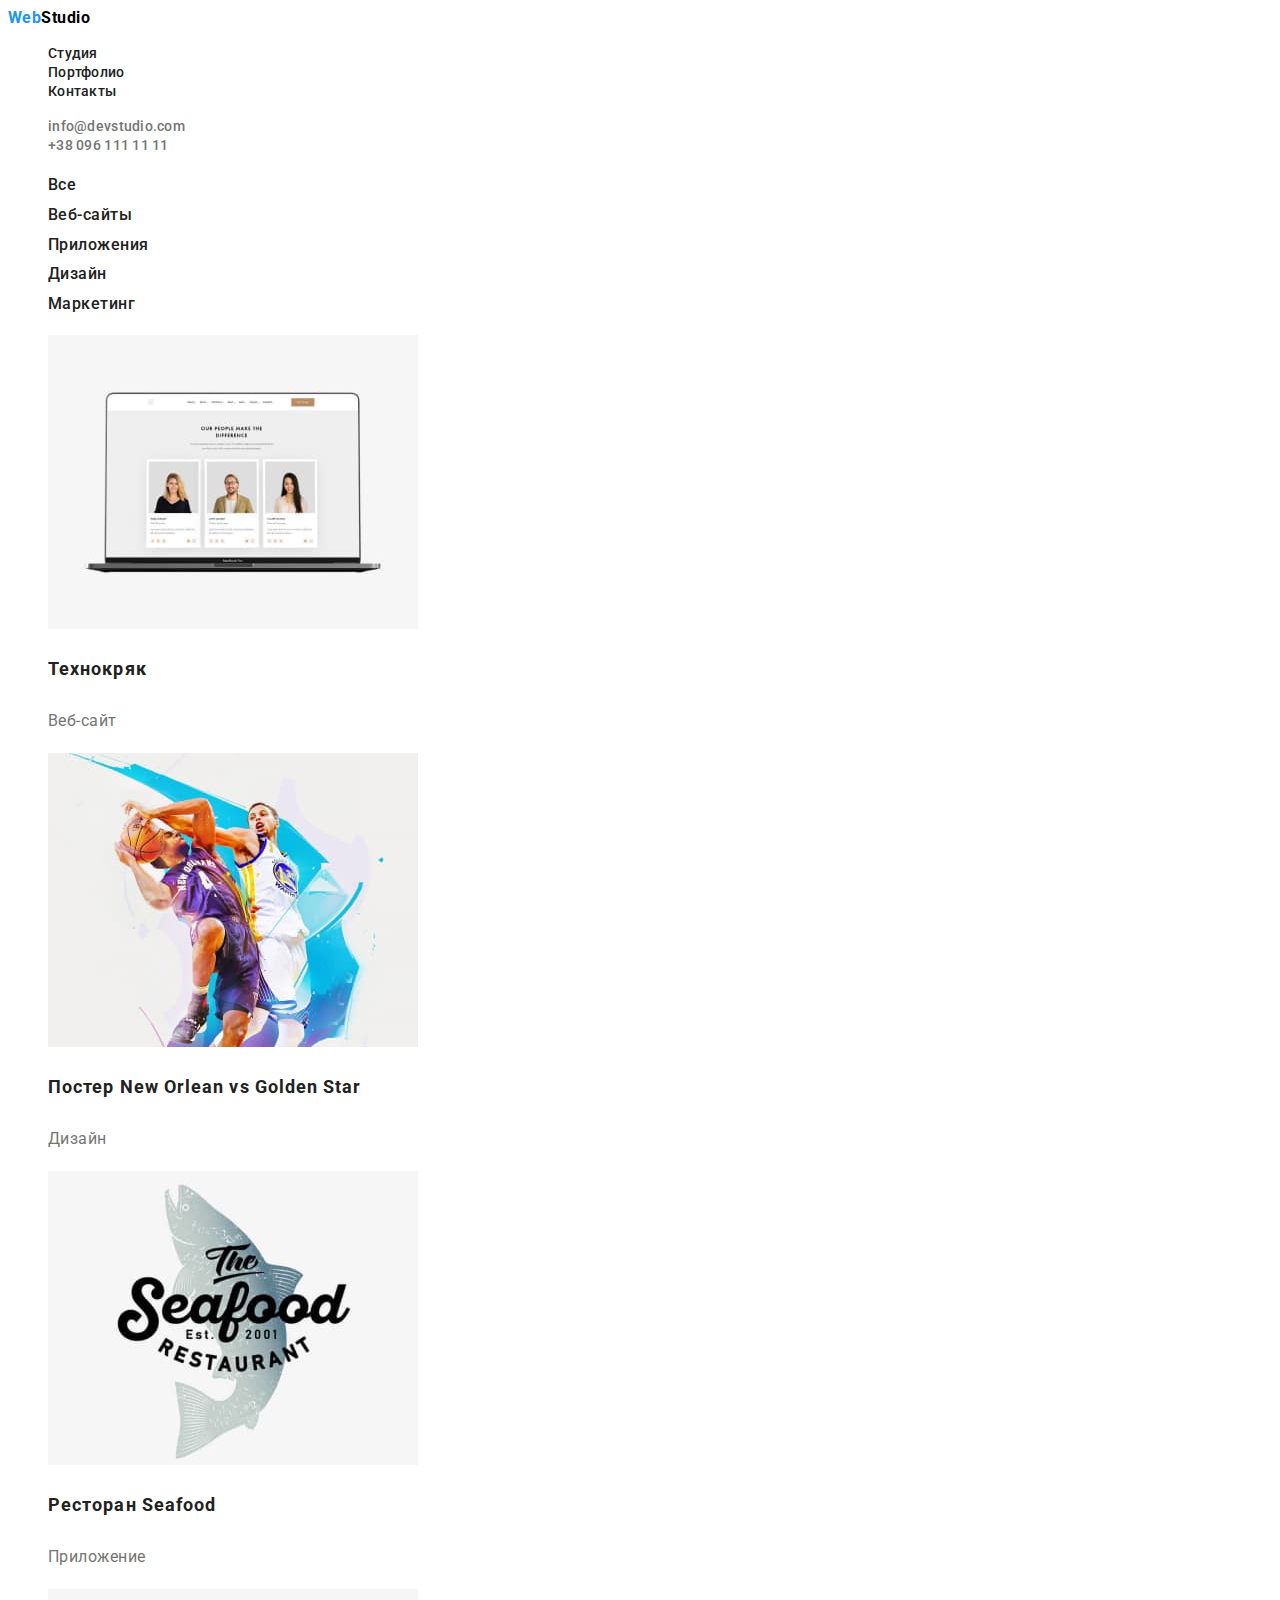
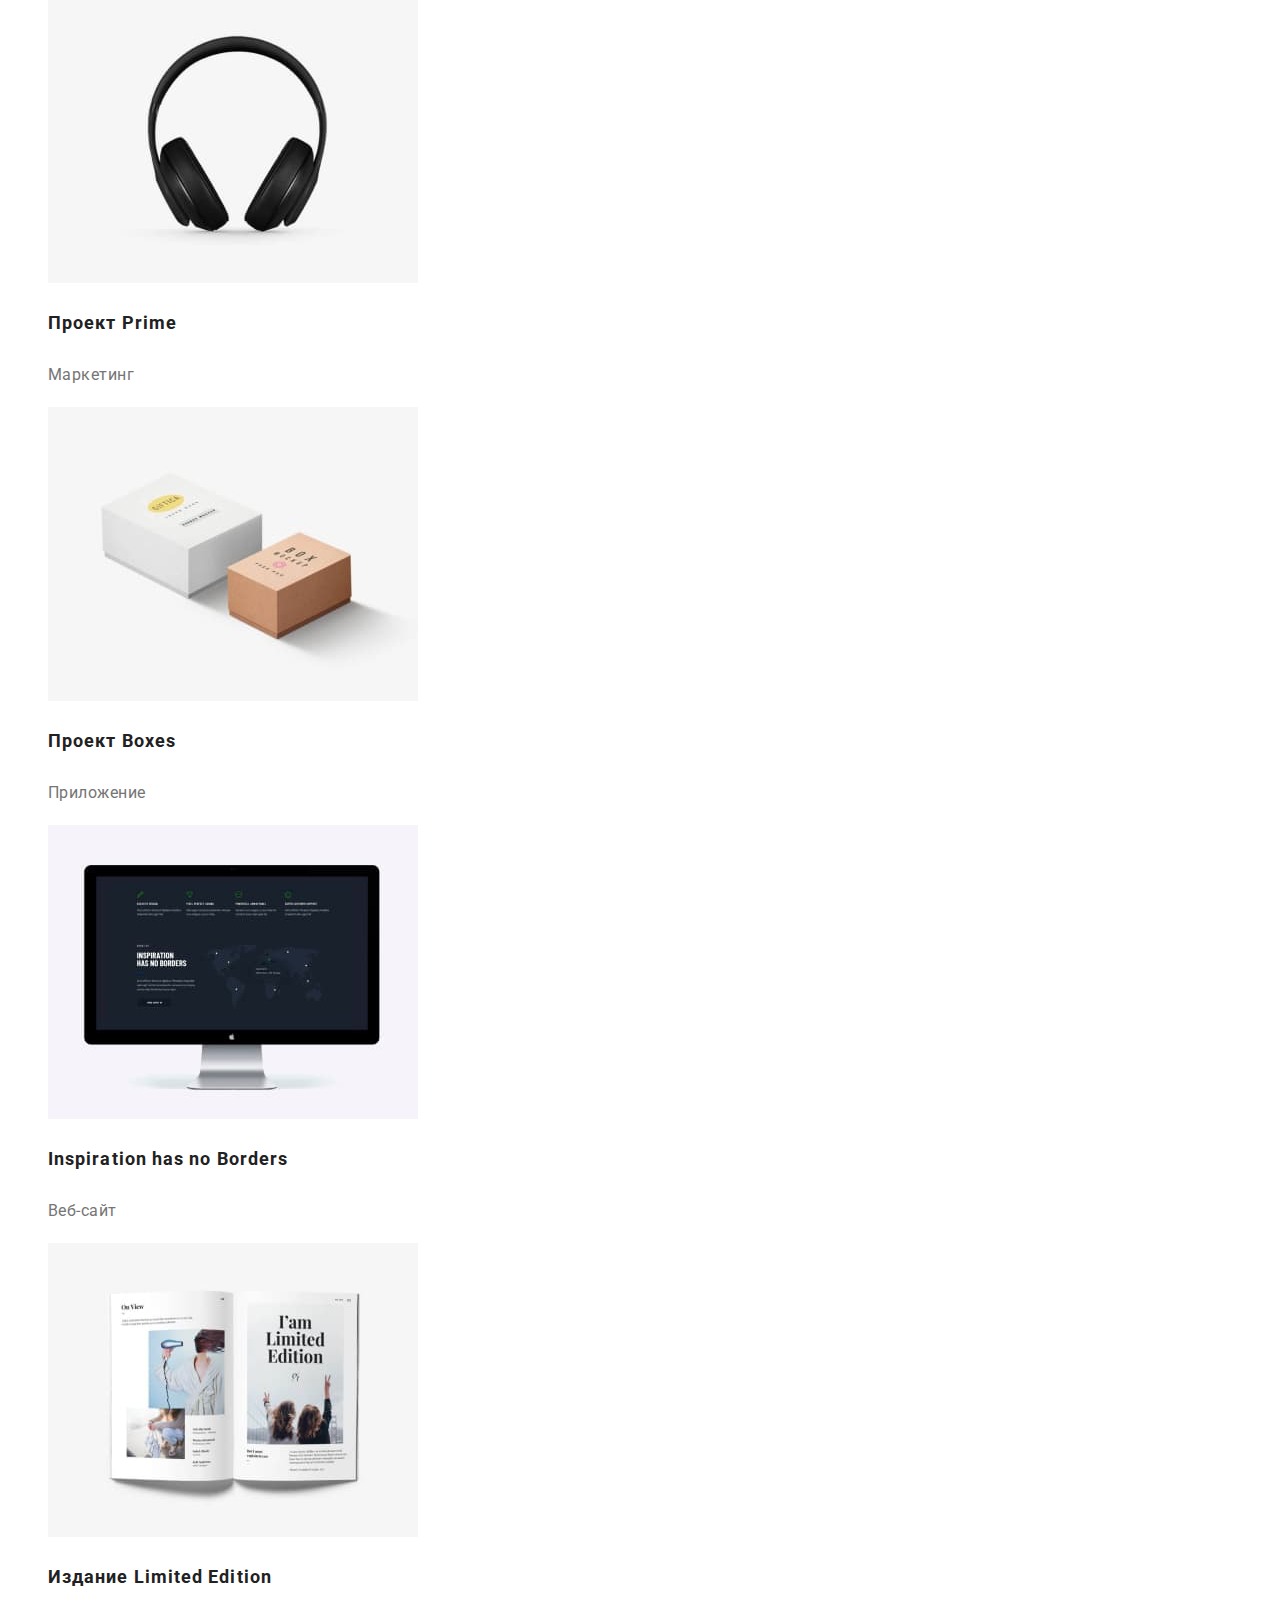
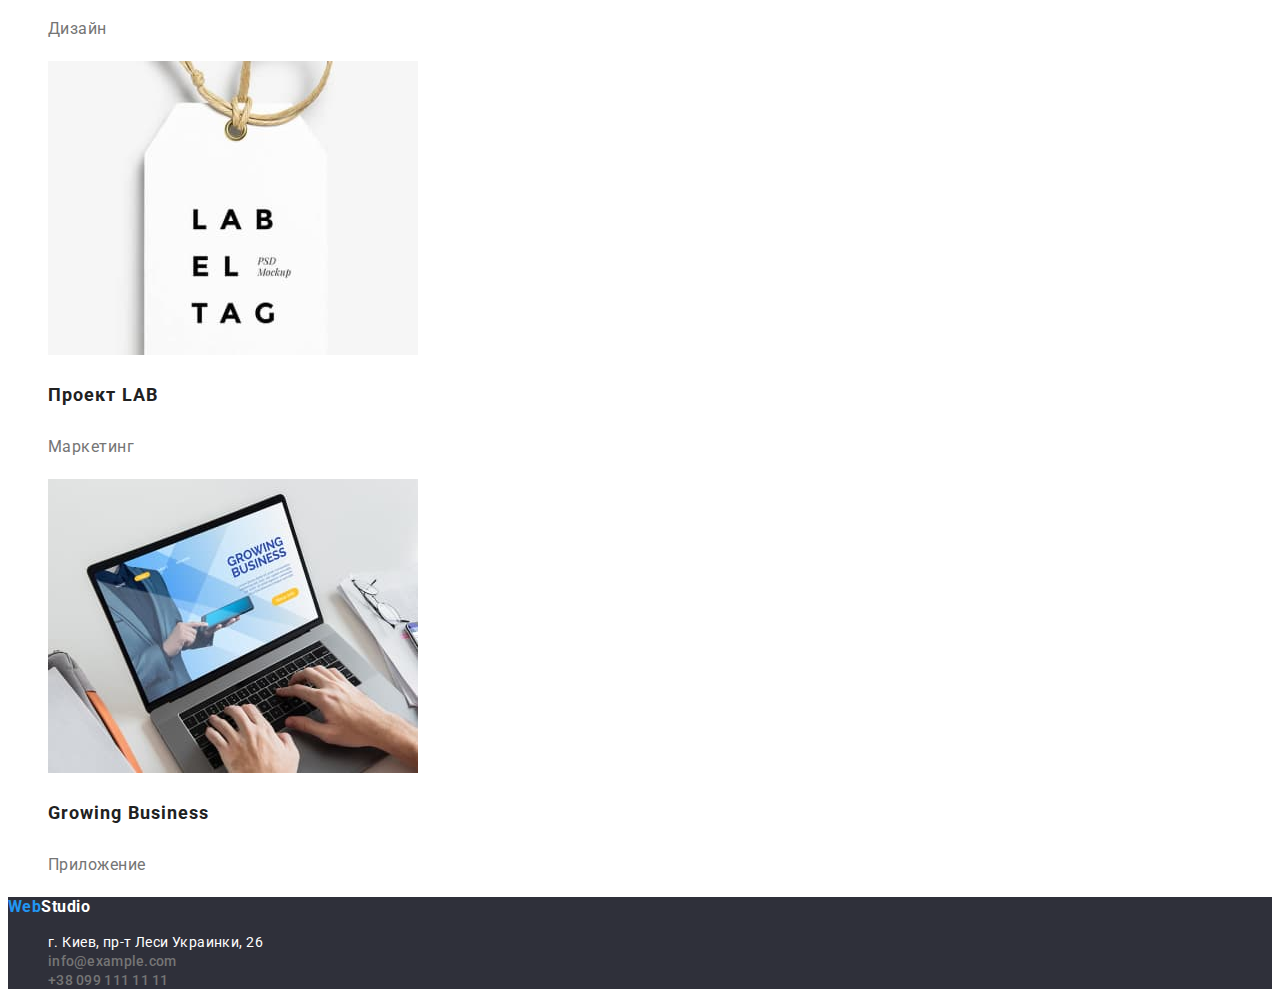
==== portfolio.html @ b1b9cb5c "homework2" ====
<!DOCTYPE html>
<html lang="en">
  <head>
    <meta charset="UTF-8" />
    <meta http-equiv="X-UA-Compatible" content="IE=edge" />
    <meta name="viewport" content="width=device-width, initial-scale=1.0" />
    <title>Portfolio</title>
    <link rel="preconnect" href="https://fonts.googleapis.com" />
    <link rel="preconnect" href="https://fonts.gstatic.com" crossorigin />
    <link
      href="https://fonts.googleapis.com/css2?family=Raleway:wght@700&family=Roboto:wght@400;500;700&display=swap"
      rel="stylesheet"
    />
    <link rel="stylesheet" href="./css/styles.css" />
  </head>
  <body>
    <header class="main-header">
      <nav class="header-nav">
        <a class="logo-link" href="./index.html" lang="en">
          <span class="first-part-logo">Web</span>Studio
        </a>
        <ul class="nav-list list">
          <li class="menu-item">
            <a class="menu-link link" href="">Студия</a>
          </li>
          <li class="menu-item">
            <a class="menu-link link" href="">Портфолио</a>
          </li>
          <li class="menu-item">
            <a class="menu-link link" href="">Контакты</a>
          </li>
        </ul>
      </nav>
      <ul class="contact-list list">
        <li class="contact-list">
          <a class="contact-link link" href="mailto:info@devstudio.com"
            >info@devstudio.com</a
          >
        </li>
        <li class="contact-list">
          <a class="contact-link link" href="tel:+380961111111"
            >+38 096 111 11 11</a
          >
        </li>
      </ul>
    </header>
    <main>
      <section class="btn">
        <ul class="btn-list list">
          <li>
            <a class="btn-link-portfolio link" type="button" href="">Все</a>
          </li>
          <li>
            <a class="btn-link-portfolio link" type="button" href=""
              >Веб-сайты</a
            >
          </li>
          <li>
            <a class="btn-link-portfolio link" type="button" href=""
              >Приложения</a
            >
          </li>
          <li>
            <a class="btn-link-portfolio link" type="button" href="">Дизайн</a>
          </li>
          <li>
            <a class="btn-link-portfolio link" type="button" href=""
              >Маркетинг</a
            >
          </li>
        </ul>
      </section>
      <section class="projects">
        <ul class="proj-list list">
          <li class="proj-item">
            <img class="proj-img" src="./images/proj-1.jpg" alt="ноутбук" />
            <h3 class="proj-name">Технокряк</h3>
            <p class="proj-desc">Веб-сайт</p>
          </li>
          <li class="proj-item">
            <img
              class="proj-img"
              src="./images/proj-2.jpg"
              alt="игра в баскетбол"
            />
            <h3 class="proj-name">Постер New Orlean vs Golden Star</h3>
            <p class="proj-desc">Дизайн</p>
          </li>
          <li class="proj-item">
            <img
              class="proj-img"
              src="./images/proj-3.jpg"
              alt="лого ресторана"
            />
            <h3 class="proj-name">Ресторан Seafood</h3>
            <p class="proj-desc">Приложение</p>
          </li>
          <li class="proj-item">
            <img class="proj-img" src="./images/proj-4.jpg" alt="наушники" />
            <h3 class="proj-name">Проект Prime</h3>
            <p class="proj-desc">Маркетинг</p>
          </li>
          <li class="proj-item">
            <img class="proj-img" src="./images/proj-5.jpg" alt="коробки" />
            <h3 class="proj-name">Проект Boxes</h3>
            <p class="proj-desc">Приложение</p>
          </li>
          <li class="proj-item">
            <img class="proj-img" src="./images/proj-6.jpg" alt="компьютер" />
            <h3 class="proj-name">Inspiration has no Borders</h3>
            <p class="proj-desc">Веб-сайт</p>
          </li>
          <li class="proj-item">
            <img class="proj-img" src="./images/proj-7.jpg" alt="журнал" />
            <h3 class="proj-name">Издание Limited Edition</h3>
            <p class="proj-desc">Дизайн</p>
          </li>
          <li class="proj-item">
            <img class="proj-img" src="./images/proj-8.jpg" alt="медальен" />
            <h3 class="proj-name">Проект LAB</h3>
            <p class="proj-desc">Маркетинг</p>
          </li>
          <li class="proj-item">
            <img
              class="proj-img"
              src="./images/proj-9.jpg"
              alt="работа за ноутбуком"
            />
            <h3 class="proj-name">Growing Business</h3>
            <p class="proj-desc">Приложение</p>
          </li>
        </ul>
      </section>
    </main>
    <footer class="main-footer">
      <a class="footer-logo logo-link" href="./index.html" lang="en">
        <span class="first-part-logo">Web</span>Studio
      </a>
      <address>
        <ul class="list">
          <li>
            <a
              class="address-link link"
              href="https://goo.gl/maps/X73Tk9Yyqsu1kEGQA"
              target="_blank"
              rel="noreferrer noopener"
              >г. Киев, пр-т Леси Украинки, 26</a
            >
          </li>
          <li>
            <a class="footer-cotact link" href="mailto:info@example.com"
              >info@example.com</a
            >
          </li>
          <li>
            <a class="footer-cotact link" href="tel:+380991111111"
              >+38 099 111 11 11</a
            >
          </li>
        </ul>
      </address>
    </footer>
  </body>
</html>
---- css/styles.css ----
/* main text color: #757575;*/
/* secondary text color: #212121;  */
/* белый #FFFFFF */
/* акцент синий #2196F3 */
/* первичный цвет фона #E5E5E5; */
/* вторичный цвет фона #2F303A; */
/* цвет фона наша команда #F5F4FA */

:root{
--primary-text-color: #757575;
--secondary-text-color: #212121;
--accent-color: #2196F3;
--accent-second-color: #FFFFFF;
--primary-background-color: #FFFFFF;
--secondary-background-color: #2F303A;
--stuff-background-color: #F5F4FA:
}

body{
    background-color: var(--primary-background-color);
    color: var(--primary-text-color);
    font-family: Roboto, sans-serif;
}

.list {
    list-style: none;
}
.link {
    text-decoration: none;
}

/* HEADER */
.logo-link {
    font-family: 'Roboto', sans-serif;
    font-weight: 700;
    font-size: 16px;
    line-height: 1.19;
    letter-spacing: 0.03em;
    color: #000000;
    text-decoration: none;
}
.first-part-logo{
    color: var(--accent-color)
}
.menu-link{
    font-family: 'Roboto', sans-serif;
    font-weight: 500;
    font-size: 14px;
    line-height: 1.14;
    letter-spacing: 0.02em;
    color: var(--secondary-text-color);
}

.contact-link{
    font-family: 'Roboto', sans-serif;
    font-style: normal;
        font-weight: 500;
        font-size: 14px;
        line-height: 0.14;
        letter-spacing: 0.02em;
        color: var(--primary-text-color)
    }

.link:hover {
    color: var(--accent-color)
}
.link:focus {
    color: var(--accent-color)
}
/* /HEADER */
/* MAIN */
.hero {
    background: #2F303A;
}

.main-title {
    font-family: 'Roboto', sans-serif;
    font-weight: 900;
    font-size: 44px;
    line-height: 1.36;
    text-align: center;
    letter-spacing: 0.06em;
    text-transform: uppercase;
    color:var(--accent-second-color)
}

.order-button {
    cursor: pointer;
    box-shadow: 0px 4px 4px rgba(0, 0, 0, 0.15);
    border-radius: 4px;
    font-family: 'Roboto', sans-serif;
    font-weight: 700;
    font-size: 16px;
    line-height: 1.9;
    letter-spacing: 0.06em;
    background-color: var(--accent-color);
    color: var(--accent-second-color);
}
.adv-item{
font-family: 'Roboto', sans-serif;
        font-weight: 700;
        font-size: 14px;
        line-height: 1.71;
        letter-spacing: 0.03em;
        text-transform: uppercase;
        color: var(--secondary-text-color);

}
.adv-describe{
    font-family: 'Roboto', sans-serif;
        font-weight: 400;
        font-size: 14px;
        line-height: 1.7;
        letter-spacing: 0.03em;
        color: var(--primary-text-color)
}
.our-work-title{
    font-family: 'Roboto', sans-serif;
        font-weight: 700;
        font-size: 36px;
        line-height: 1.16;
        letter-spacing: 0.03em;
        color: var(--secondary-text-color);
}
.team-title{
    font-family: 'Roboto', sans-serif;
        font-weight: 700;
        font-size: 36px;
        line-height: 1.16;
        letter-spacing: 0.03em;
        color: var(--secondary-text-color);
}
.team-names-employees{
font-family: 'Roboto', sans-serif;
        font-weight: 500;
        font-size: 16px;
        line-height: 1.19;
        letter-spacing: 0.03em;
        color: var(--secondary-text-color);
}
.team-profession{
font-family: 'Roboto', sans-serif;
        font-weight: 400;
        font-size: 16px;
        line-height: 1.19;
        letter-spacing: 0.03em;
        color: var(--primary-text-color)
}
/* /MAIN */
/* FOOTER */
.main-footer{
    background: #2F303A;
}
.footer-logo{
    color: #FFFFFF;
}
.address-link{
font-family: 'Roboto', sans-serif;
font-style: normal;
        font-weight: 400;
        font-size: 14px;
        line-height: 1.71px;
        letter-spacing: 0.03em;
        color:var(--accent-second-color)
}
.footer-cotact{
    font-family: 'Roboto', sans-serif;
    font-style: normal;
        font-weight: 500;
        font-size: 14px;
        line-height: 0.14;
        letter-spacing: 0.02em;
        color:var(--primary-text-color)
}

/* /FOOTER */
/* PORTFOLIO MAIN */
.btn-link-portfolio{
    font-family: 'Roboto', sans-serif;
    font-weight: 500;
    font-size: 16px;
    line-height: 1.86;
    text-align: center;
    letter-spacing: 0.03em;
    border-radius: 4px;
    background-color: var(--stuff-background-color);
    color: var(--secondary-text-color);
    
}
.btn-link-portfolio:hover,
.btn-link-portfolio:focus{
    box-shadow: 0px 3px 1px rgba(0, 0, 0, 0.1), 0px 1px 2px rgba(0, 0, 0, 0.08), 0px 2px 2px rgba(0, 0, 0, 0.12);
    border-radius: 4px;
    font-family: 'Roboto', sans-serif;
    font-weight: 500;
    font-size: 16px;
    line-height: 1,86;    
    text-align: center;
    letter-spacing: 0.03em;
background-color: var(--accent-color);
color: var(--accent-second-color);    

}
.proj-name{
    font-family: 'Roboto', sans-serif;
font-weight: 700;
font-size: 18px;
line-height: 2;
letter-spacing: 0.06em;
color: var(--secondary-text-color);
}
.proj-desc{
    font-family: 'Roboto', sans-serif;
font-weight: 400;
font-size: 16px;
line-height: 2;
letter-spacing: 0.03em;
}
/* PORTFOLIO MAIN */
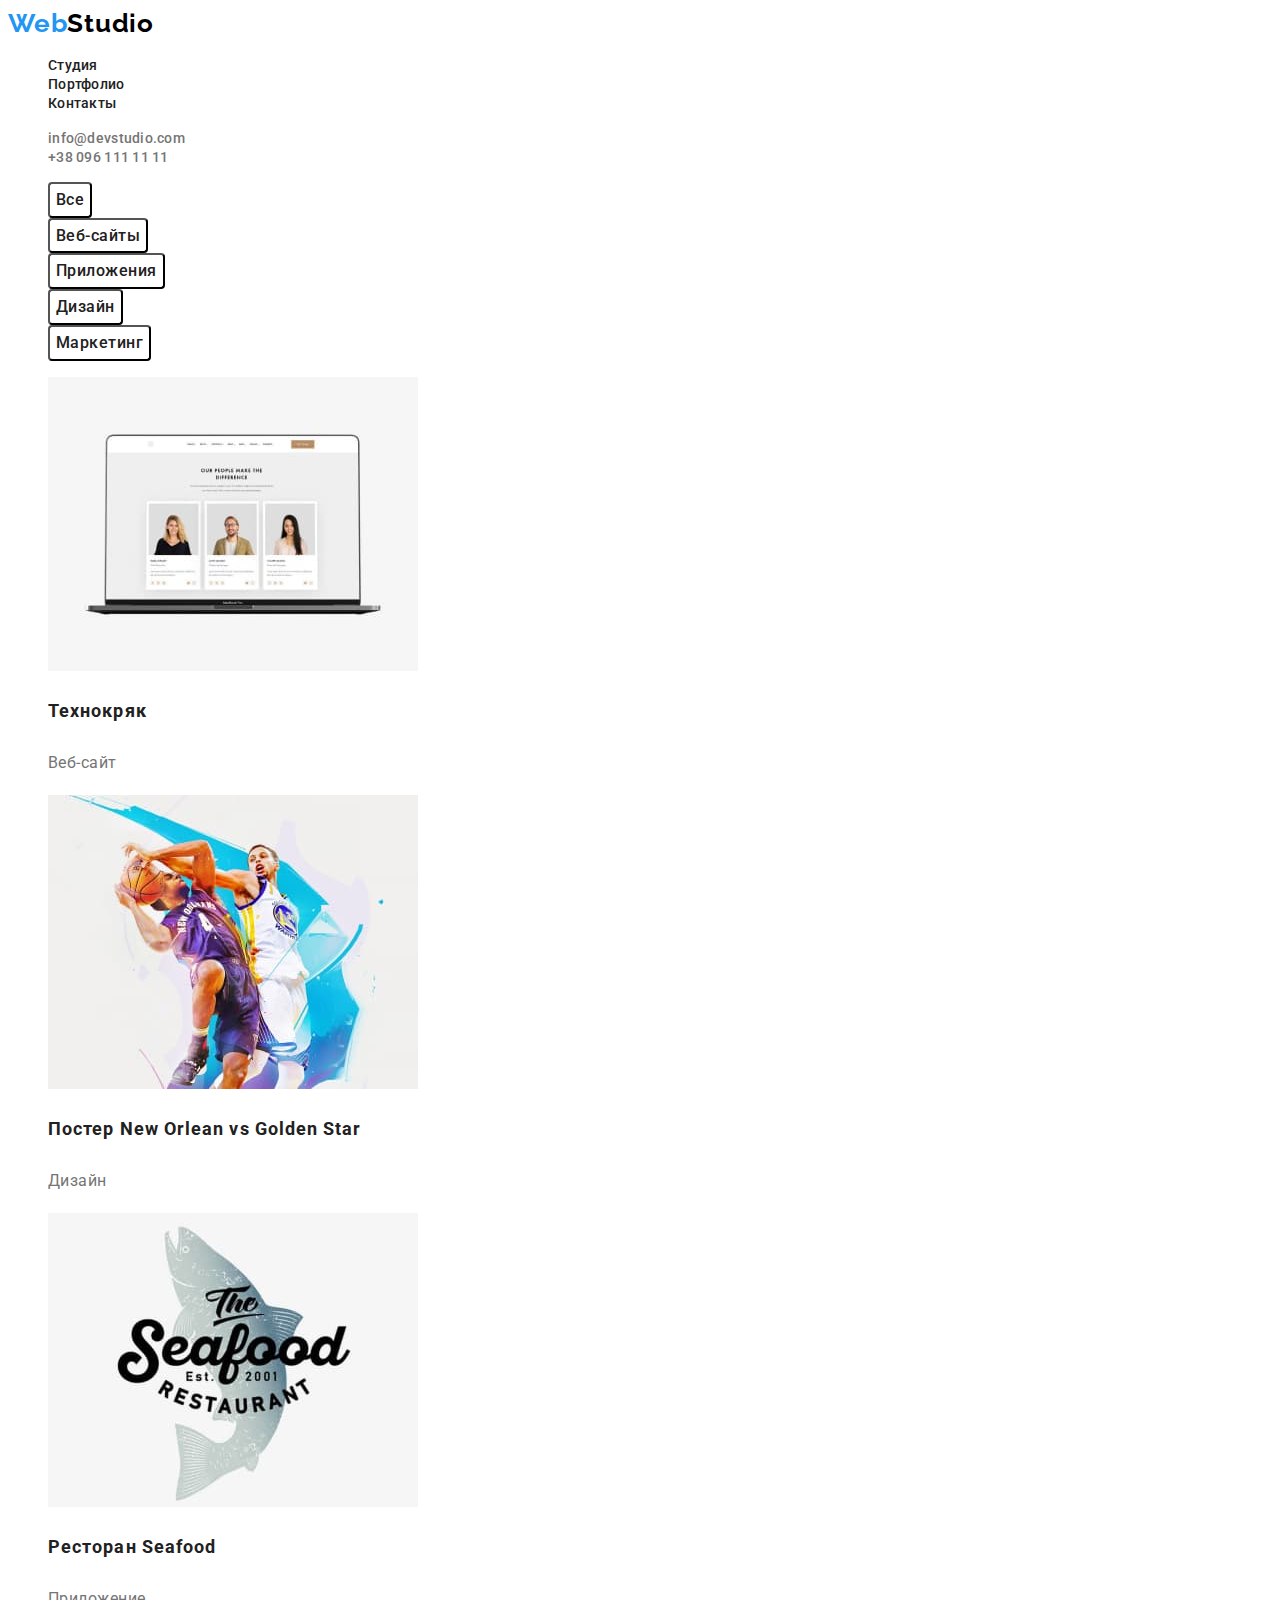
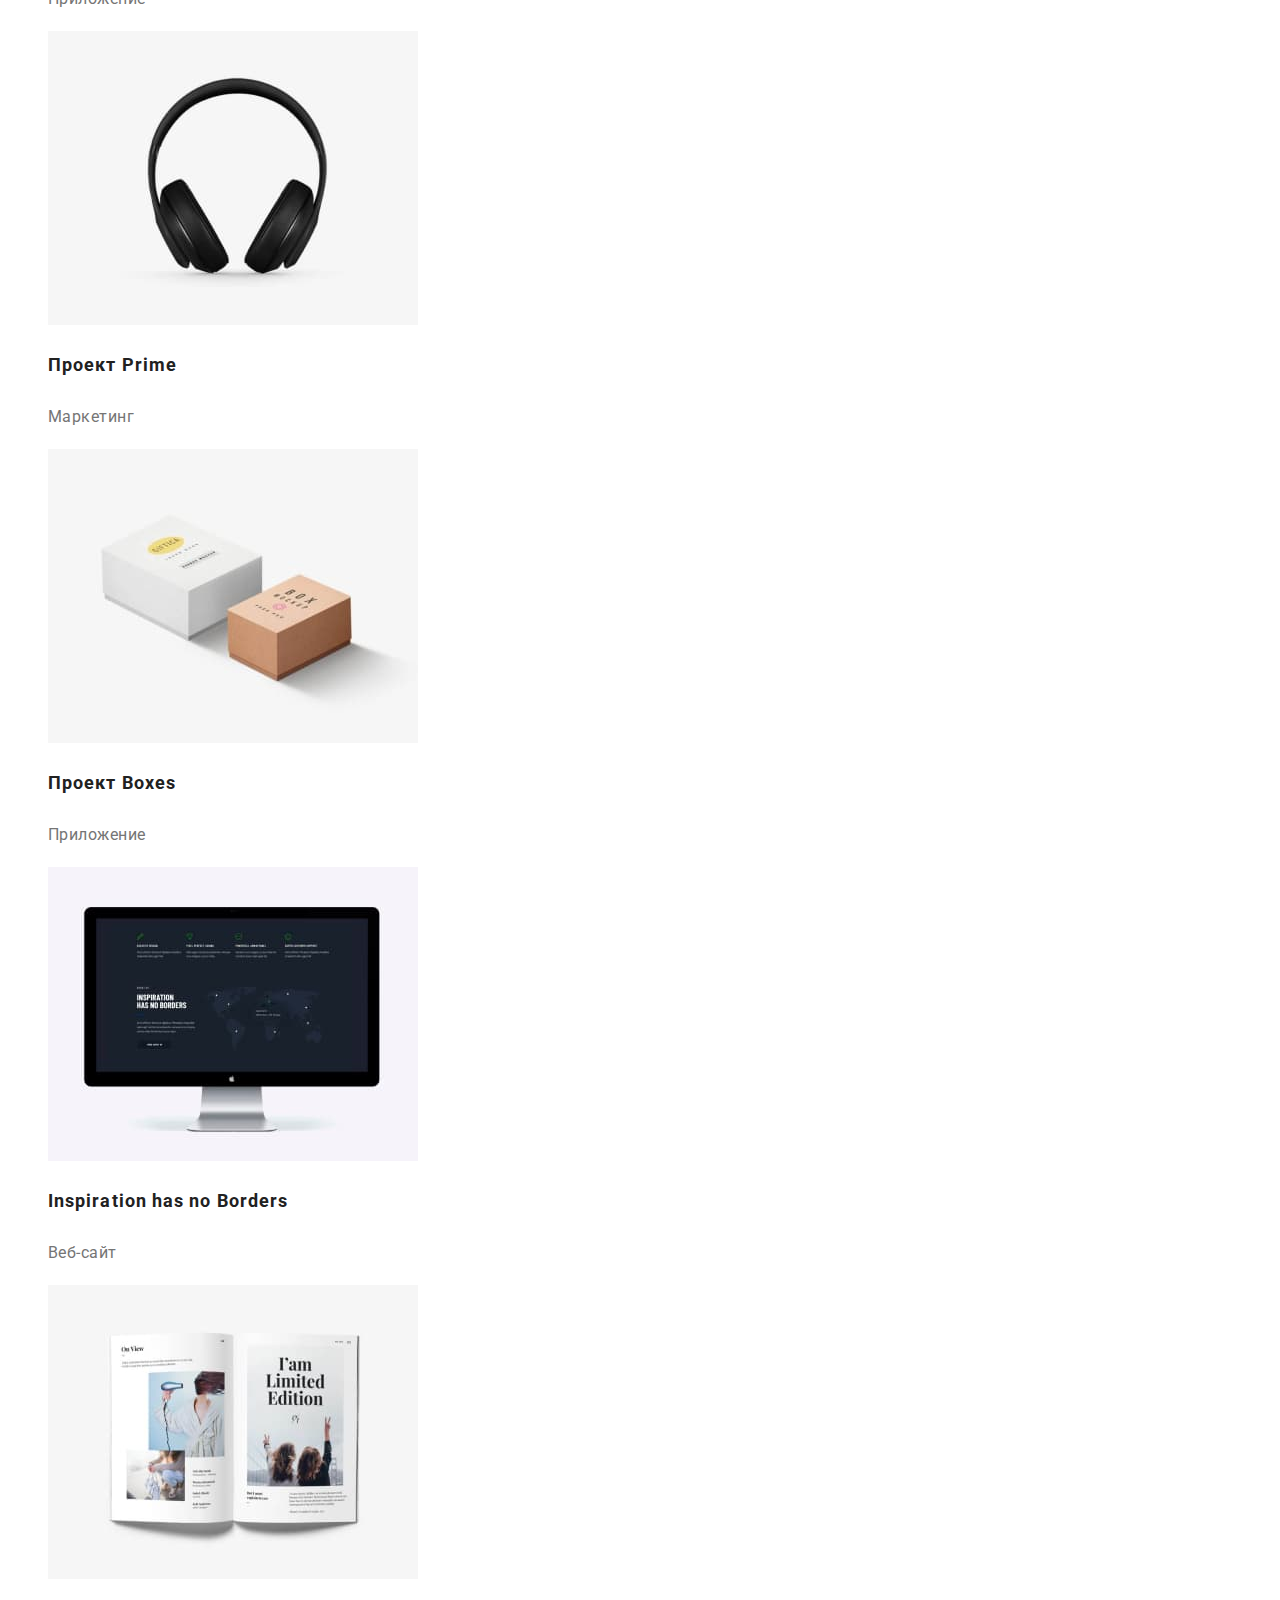
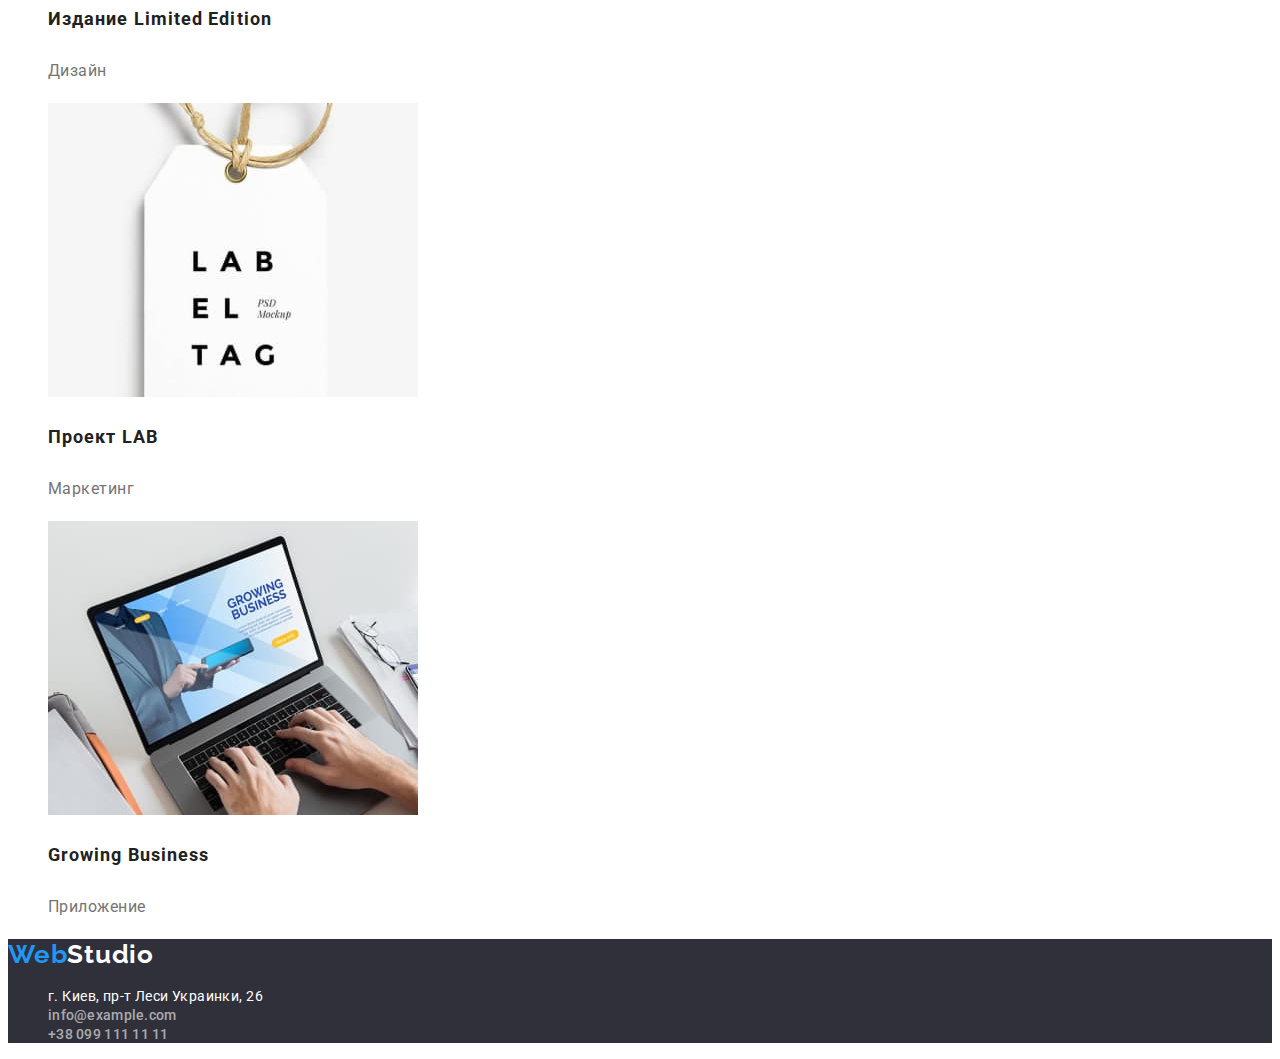
==== commit 51fac799: "homework2_changed" ====
--- a/portfolio.html
+++ b/portfolio.html
@@ -1,9 +1,9 @@
 <!DOCTYPE html>
 <html lang="en">
-  <head>
-    <meta charset="UTF-8" />
-    <meta http-equiv="X-UA-Compatible" content="IE=edge" />
-    <meta name="viewport" content="width=device-width, initial-scale=1.0" />
+<head>
+    <meta charset="UTF-8">
+    <meta http-equiv="X-UA-Compatible" content="IE=edge">
+    <meta name="viewport" content="width=device-width, initial-scale=1.0">
     <title>Portfolio</title>
     <link rel="preconnect" href="https://fonts.googleapis.com" />
     <link rel="preconnect" href="https://fonts.gstatic.com" crossorigin />
@@ -12,153 +12,174 @@
       rel="stylesheet"
     />
     <link rel="stylesheet" href="./css/styles.css" />
-  </head>
-  <body>
+</head>
+<body>
     <header class="main-header">
-      <nav class="header-nav">
-        <a class="logo-link" href="./index.html" lang="en">
+        <nav class="header-nav">
+          <a class="logo-link" href="./index.html" lang="en">
+            <span class="first-part-logo">Web</span>Studio
+          </a>
+          <ul class="nav-list list">
+            <li class="menu-item">
+              <a class="menu-link link" href="">Студия</a>
+            </li>
+            <li class="menu-item">
+              <a class="menu-link link" href="">Портфолио</a>
+            </li>
+            <li class="menu-item">
+              <a class="menu-link link" href="">Контакты</a>
+            </li>
+          </ul>
+        </nav>
+        <ul class="contact-list list">
+            <li class="contact-list">
+                <a class="contact-link link" href="mailto:info@devstudio.com"
+                  >info@devstudio.com</a
+                >
+              </li>
+              <li class="contact-list">
+                <a class="contact-link link" href="tel:+380961111111"
+                  >+38 096 111 11 11</a
+                >
+              </li>
+        </ul>
+      </header>
+      <main>
+<section class="btn">
+    <h2 hidden>секция кнопок</h2>
+    <ul class="btn-list list">
+        <li>
+            <button class="btn-link-portfolio link" type="button">Все</button>
+        </li>
+        <li>
+            <button class="btn-link-portfolio link" type="button">Веб-сайты</button>
+        </li>
+        <li>
+            <button class="btn-link-portfolio link" type="button">Приложения</button>
+        </li>
+        <li>
+            <button class="btn-link-portfolio link" type="button">Дизайн</button>
+        </li>
+        <li>
+            <button class="btn-link-portfolio link" type="button">Маркетинг</button>
+        </li>
+    </ul>
+</section>
+<section class="projects">
+    <ul class="proj-list list">
+   <li class="proj-item">
+        <img class="proj-img" src="./images/proj-1.jpg" alt="ноутбук">
+            <h3 class="proj-name">
+                Технокряк  
+            </h3>
+            <p class="proj-desc">
+            Веб-сайт
+        </p>
+   </li>
+   <li class="proj-item">
+        <img class="proj-img" src="./images/proj-2.jpg" alt="игра в баскетбол">
+            <h3 class="proj-name">
+                Постер New Orlean vs Golden Star
+            </h3>
+            <p class="proj-desc">
+                Дизайн
+            </p>
+   </li>
+   <li class="proj-item">
+        <img class="proj-img" src="./images/proj-3.jpg" alt="лого ресторана">
+            <h3 class="proj-name">
+                Ресторан Seafood 
+            </h3>
+            <p class="proj-desc">
+                Приложение
+            </p>
+   </li>
+   <li class="proj-item">
+        <img class="proj-img" src="./images/proj-4.jpg" alt="наушники">
+            <h3 class="proj-name">
+                Проект Prime
+            </h3>
+            <p class="proj-desc">
+                Маркетинг
+            </p>
+   </li>
+   <li class="proj-item">
+    
+        <img class="proj-img" src="./images/proj-5.jpg" alt="коробки">
+            <h3 class="proj-name">
+                Проект Boxes
+            </h3>
+            <p class="proj-desc">
+                Приложение
+            </p>
+   </li>
+   <li class="proj-item">
+        <img class="proj-img" src="./images/proj-6.jpg" alt="компьютер">
+            <h3 class="proj-name">
+                Inspiration has no Borders
+            </h3>
+            <p class="proj-desc">
+                Веб-сайт
+            </p>
+   </li>
+   <li class="proj-item">
+        <img class="proj-img" src="./images/proj-7.jpg" alt="журнал">
+            <h3 class="proj-name">
+                Издание Limited Edition
+            </h3>
+            <p class="proj-desc">
+                Дизайн
+            </p>
+   </li>
+   <li class="proj-item">
+        <img class="proj-img" src="./images/proj-8.jpg" alt="медальен">
+            <h3 class="proj-name">
+                Проект LAB  
+            </h3>
+            <p class="proj-desc">
+                Маркетинг
+            </p>
+   </li>
+   <li class="proj-item">
+        <img class="proj-img" src="./images/proj-9.jpg" alt="работа за ноутбуком">
+            <h3 class="proj-name">
+                Growing Business 
+            </h3>
+            <p class="proj-desc">
+                Приложение
+            </p>
+   </li>
+    </ul>
+</section>
+
+      </main>
+      <footer class="main-footer">
+        <a class="footer-logo logo-link" href="./index.html" lang="en">
           <span class="first-part-logo">Web</span>Studio
         </a>
-        <ul class="nav-list list">
-          <li class="menu-item">
-            <a class="menu-link link" href="">Студия</a>
-          </li>
-          <li class="menu-item">
-            <a class="menu-link link" href="">Портфолио</a>
-          </li>
-          <li class="menu-item">
-            <a class="menu-link link" href="">Контакты</a>
-          </li>
-        </ul>
-      </nav>
-      <ul class="contact-list list">
-        <li class="contact-list">
-          <a class="contact-link link" href="mailto:info@devstudio.com"
-            >info@devstudio.com</a
-          >
-        </li>
-        <li class="contact-list">
-          <a class="contact-link link" href="tel:+380961111111"
-            >+38 096 111 11 11</a
-          >
-        </li>
-      </ul>
-    </header>
-    <main>
-      <section class="btn">
-        <ul class="btn-list list">
-          <li>
-            <a class="btn-link-portfolio link" type="button" href="">Все</a>
-          </li>
-          <li>
-            <a class="btn-link-portfolio link" type="button" href=""
-              >Веб-сайты</a
-            >
-          </li>
-          <li>
-            <a class="btn-link-portfolio link" type="button" href=""
-              >Приложения</a
-            >
-          </li>
-          <li>
-            <a class="btn-link-portfolio link" type="button" href="">Дизайн</a>
-          </li>
-          <li>
-            <a class="btn-link-portfolio link" type="button" href=""
-              >Маркетинг</a
-            >
-          </li>
-        </ul>
-      </section>
-      <section class="projects">
-        <ul class="proj-list list">
-          <li class="proj-item">
-            <img class="proj-img" src="./images/proj-1.jpg" alt="ноутбук" />
-            <h3 class="proj-name">Технокряк</h3>
-            <p class="proj-desc">Веб-сайт</p>
-          </li>
-          <li class="proj-item">
-            <img
-              class="proj-img"
-              src="./images/proj-2.jpg"
-              alt="игра в баскетбол"
-            />
-            <h3 class="proj-name">Постер New Orlean vs Golden Star</h3>
-            <p class="proj-desc">Дизайн</p>
-          </li>
-          <li class="proj-item">
-            <img
-              class="proj-img"
-              src="./images/proj-3.jpg"
-              alt="лого ресторана"
-            />
-            <h3 class="proj-name">Ресторан Seafood</h3>
-            <p class="proj-desc">Приложение</p>
-          </li>
-          <li class="proj-item">
-            <img class="proj-img" src="./images/proj-4.jpg" alt="наушники" />
-            <h3 class="proj-name">Проект Prime</h3>
-            <p class="proj-desc">Маркетинг</p>
-          </li>
-          <li class="proj-item">
-            <img class="proj-img" src="./images/proj-5.jpg" alt="коробки" />
-            <h3 class="proj-name">Проект Boxes</h3>
-            <p class="proj-desc">Приложение</p>
-          </li>
-          <li class="proj-item">
-            <img class="proj-img" src="./images/proj-6.jpg" alt="компьютер" />
-            <h3 class="proj-name">Inspiration has no Borders</h3>
-            <p class="proj-desc">Веб-сайт</p>
-          </li>
-          <li class="proj-item">
-            <img class="proj-img" src="./images/proj-7.jpg" alt="журнал" />
-            <h3 class="proj-name">Издание Limited Edition</h3>
-            <p class="proj-desc">Дизайн</p>
-          </li>
-          <li class="proj-item">
-            <img class="proj-img" src="./images/proj-8.jpg" alt="медальен" />
-            <h3 class="proj-name">Проект LAB</h3>
-            <p class="proj-desc">Маркетинг</p>
-          </li>
-          <li class="proj-item">
-            <img
-              class="proj-img"
-              src="./images/proj-9.jpg"
-              alt="работа за ноутбуком"
-            />
-            <h3 class="proj-name">Growing Business</h3>
-            <p class="proj-desc">Приложение</p>
-          </li>
-        </ul>
-      </section>
-    </main>
-    <footer class="main-footer">
-      <a class="footer-logo logo-link" href="./index.html" lang="en">
-        <span class="first-part-logo">Web</span>Studio
-      </a>
-      <address>
-        <ul class="list">
-          <li>
-            <a
-              class="address-link link"
-              href="https://goo.gl/maps/X73Tk9Yyqsu1kEGQA"
-              target="_blank"
-              rel="noreferrer noopener"
-              >г. Киев, пр-т Леси Украинки, 26</a
-            >
-          </li>
-          <li>
-            <a class="footer-cotact link" href="mailto:info@example.com"
-              >info@example.com</a
-            >
-          </li>
-          <li>
-            <a class="footer-cotact link" href="tel:+380991111111"
-              >+38 099 111 11 11</a
-            >
-          </li>
-        </ul>
-      </address>
-    </footer>
-  </body>
-</html>
+        <address>
+          <ul class="list">
+            <li>
+              <a
+                class="address-link link"
+                href="https://goo.gl/maps/X73Tk9Yyqsu1kEGQA"
+                target="_blank"
+                rel="noreferrer noopener"
+                >г. Киев, пр-т Леси Украинки, 26</a
+              >
+            </li>
+            <li>
+              <a class="footer-cotact link" href="mailto:info@example.com"
+                >info@example.com</a
+              >
+            </li>
+            <li>
+              <a class="footer-cotact link" href="tel:+380991111111"
+                >+38 099 111 11 11</a
+              >
+            </li>
+          </ul>
+        </address>
+      </footer>
+</body>
+</html>--- a/css/styles.css
+++ b/css/styles.css
@@ -31,19 +31,18 @@
 
 /* HEADER */
 .logo-link {
-    font-family: 'Roboto', sans-serif;
+    font-family: 'Raleway', sans-serif;
     font-weight: 700;
-    font-size: 16px;
+    font-size: 26px;
     line-height: 1.19;
     letter-spacing: 0.03em;
+    text-decoration: none;
     color: #000000;
-    text-decoration: none;
 }
 .first-part-logo{
     color: var(--accent-color)
 }
 .menu-link{
-    font-family: 'Roboto', sans-serif;
     font-weight: 500;
     font-size: 14px;
     line-height: 1.14;
@@ -52,8 +51,6 @@
 }
 
 .contact-link{
-    font-family: 'Roboto', sans-serif;
-    font-style: normal;
         font-weight: 500;
         font-size: 14px;
         line-height: 0.14;
@@ -70,11 +67,10 @@
 /* /HEADER */
 /* MAIN */
 .hero {
-    background: #2F303A;
+    background:var(--secondary-background-color)
 }
 
 .main-title {
-    font-family: 'Roboto', sans-serif;
     font-weight: 900;
     font-size: 44px;
     line-height: 1.36;
@@ -88,7 +84,7 @@
     cursor: pointer;
     box-shadow: 0px 4px 4px rgba(0, 0, 0, 0.15);
     border-radius: 4px;
-    font-family: 'Roboto', sans-serif;
+    font-family:inherit;
     font-weight: 700;
     font-size: 16px;
     line-height: 1.9;
@@ -97,7 +93,6 @@
     color: var(--accent-second-color);
 }
 .adv-item{
-font-family: 'Roboto', sans-serif;
         font-weight: 700;
         font-size: 14px;
         line-height: 1.71;
@@ -107,15 +102,11 @@
 
 }
 .adv-describe{
-    font-family: 'Roboto', sans-serif;
-        font-weight: 400;
-        font-size: 14px;
         line-height: 1.7;
         letter-spacing: 0.03em;
         color: var(--primary-text-color)
 }
 .our-work-title{
-    font-family: 'Roboto', sans-serif;
         font-weight: 700;
         font-size: 36px;
         line-height: 1.16;
@@ -123,7 +114,6 @@
         color: var(--secondary-text-color);
 }
 .team-title{
-    font-family: 'Roboto', sans-serif;
         font-weight: 700;
         font-size: 36px;
         line-height: 1.16;
@@ -131,7 +121,6 @@
         color: var(--secondary-text-color);
 }
 .team-names-employees{
-font-family: 'Roboto', sans-serif;
         font-weight: 500;
         font-size: 16px;
         line-height: 1.19;
@@ -139,9 +128,6 @@
         color: var(--secondary-text-color);
 }
 .team-profession{
-font-family: 'Roboto', sans-serif;
-        font-weight: 400;
-        font-size: 16px;
         line-height: 1.19;
         letter-spacing: 0.03em;
         color: var(--primary-text-color)
@@ -149,14 +135,13 @@
 /* /MAIN */
 /* FOOTER */
 .main-footer{
-    background: #2F303A;
+    background:var(--secondary-background-color);
 }
 .footer-logo{
-    color: #FFFFFF;
+    color:var(--accent-second-color);
 }
 .address-link{
-font-family: 'Roboto', sans-serif;
-font-style: normal;
+    font-style: normal;
         font-weight: 400;
         font-size: 14px;
         line-height: 1.71px;
@@ -164,19 +149,19 @@
         color:var(--accent-second-color)
 }
 .footer-cotact{
-    font-family: 'Roboto', sans-serif;
     font-style: normal;
         font-weight: 500;
         font-size: 14px;
         line-height: 0.14;
         letter-spacing: 0.02em;
-        color:var(--primary-text-color)
+        color: rgba(255, 255, 255, 0.6);
+
 }
 
 /* /FOOTER */
 /* PORTFOLIO MAIN */
 .btn-link-portfolio{
-    font-family: 'Roboto', sans-serif;
+    font-family:inherit;
     font-weight: 500;
     font-size: 16px;
     line-height: 1.86;
@@ -191,7 +176,7 @@
 .btn-link-portfolio:focus{
     box-shadow: 0px 3px 1px rgba(0, 0, 0, 0.1), 0px 1px 2px rgba(0, 0, 0, 0.08), 0px 2px 2px rgba(0, 0, 0, 0.12);
     border-radius: 4px;
-    font-family: 'Roboto', sans-serif;
+    font-family:inherit;
     font-weight: 500;
     font-size: 16px;
     line-height: 1,86;    
@@ -202,7 +187,6 @@
 
 }
 .proj-name{
-    font-family: 'Roboto', sans-serif;
 font-weight: 700;
 font-size: 18px;
 line-height: 2;
@@ -210,7 +194,6 @@
 color: var(--secondary-text-color);
 }
 .proj-desc{
-    font-family: 'Roboto', sans-serif;
 font-weight: 400;
 font-size: 16px;
 line-height: 2;
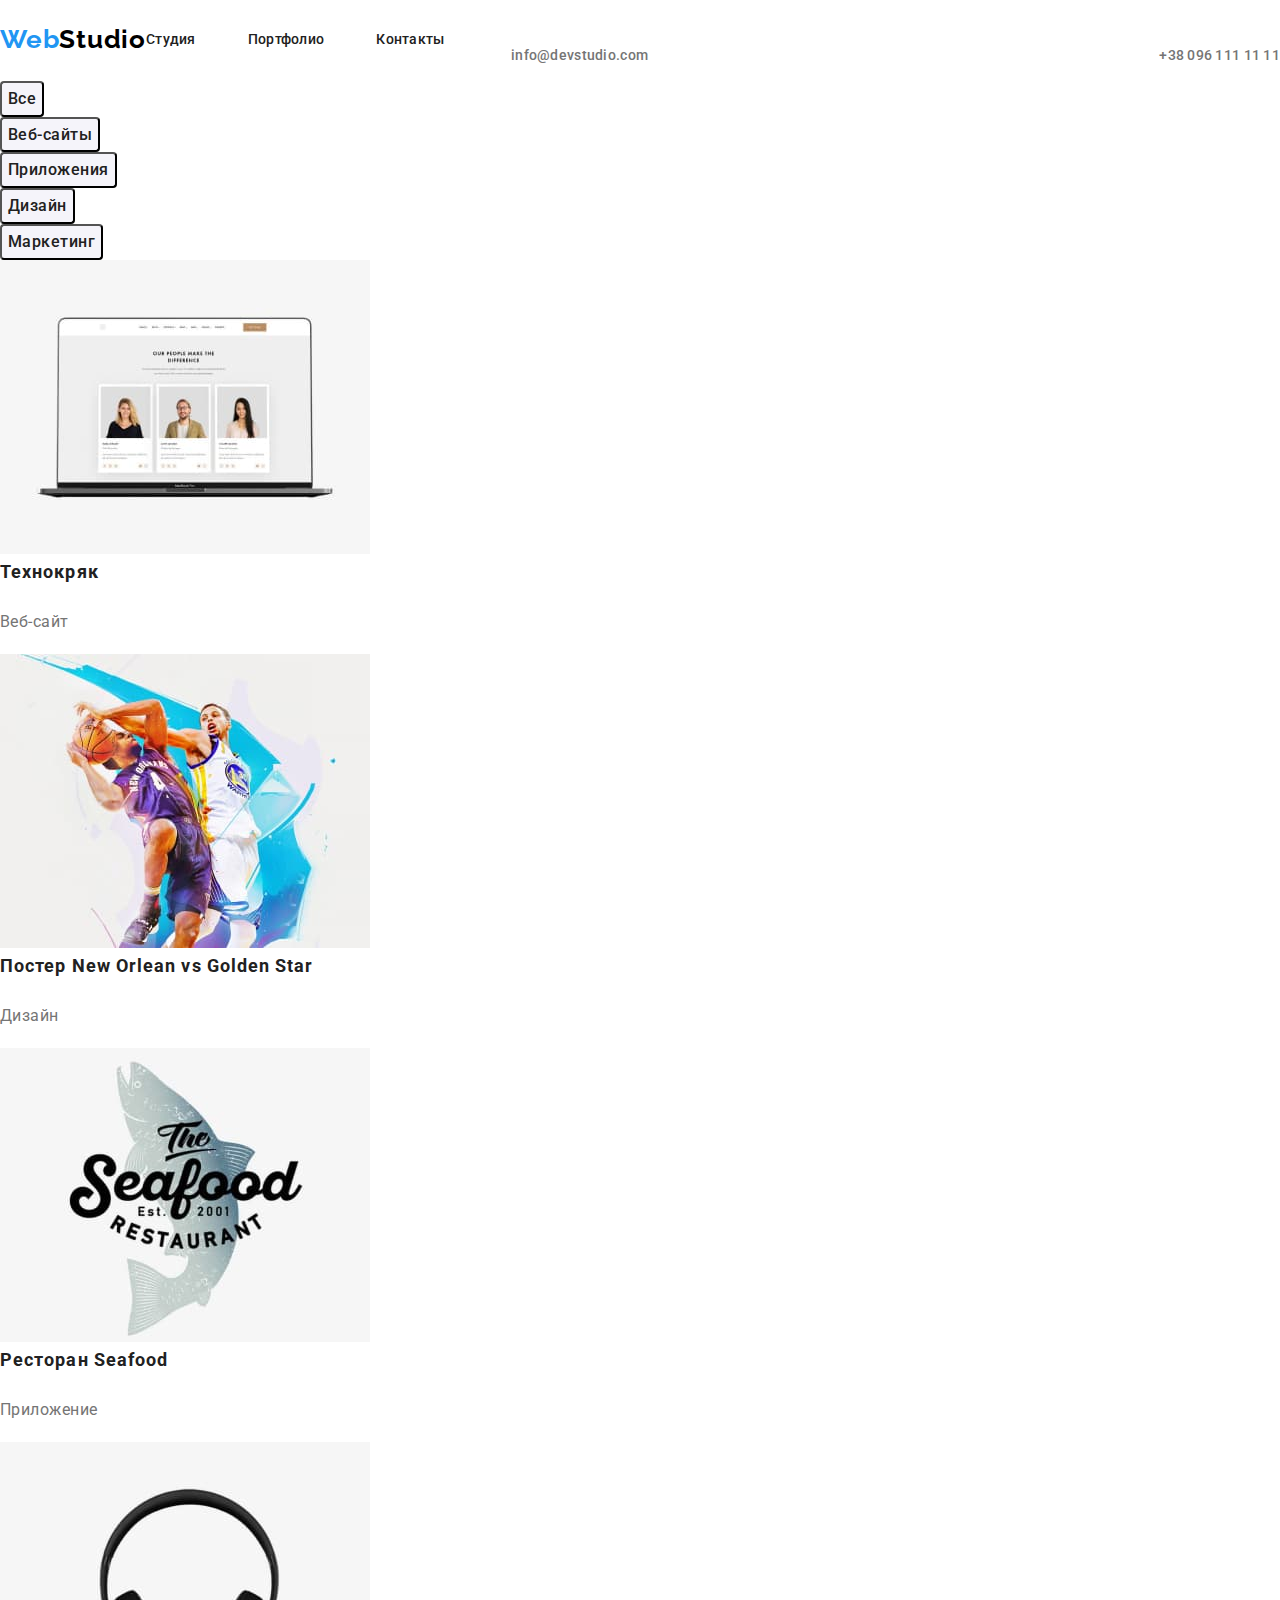
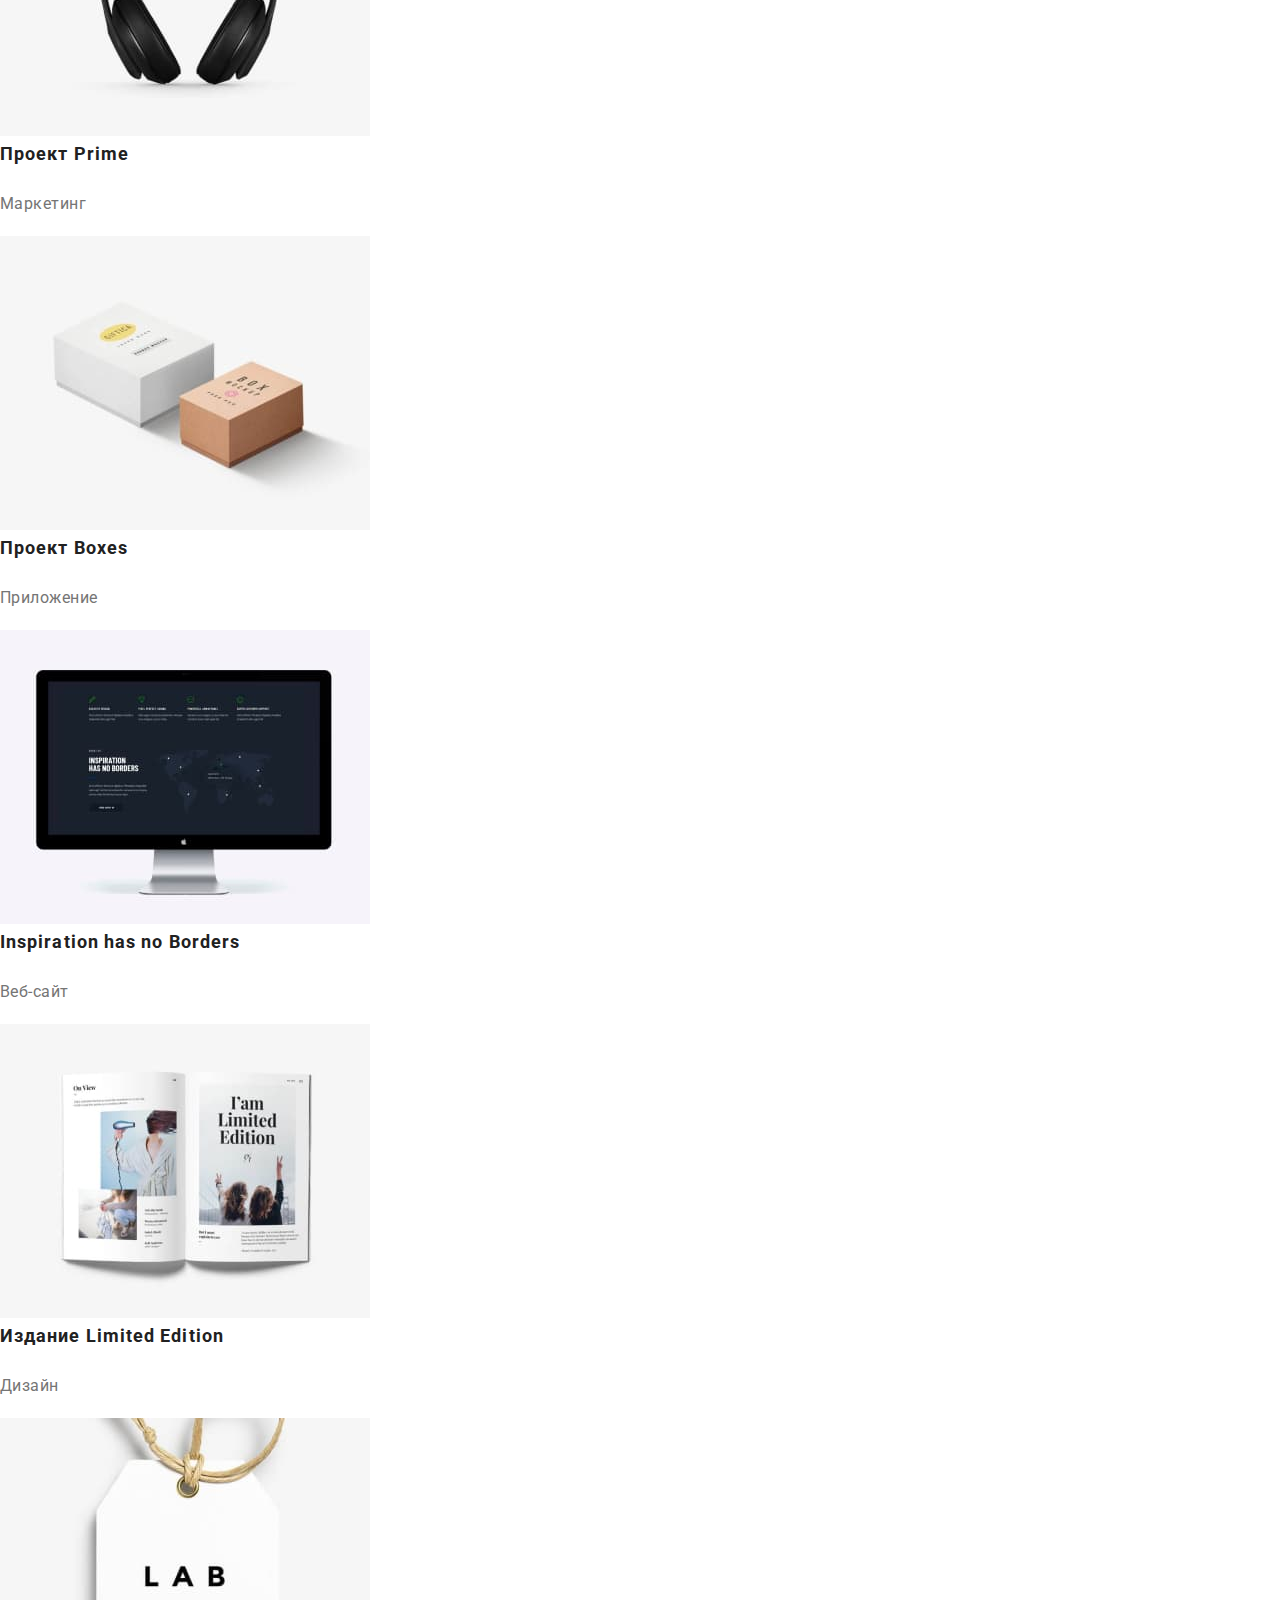
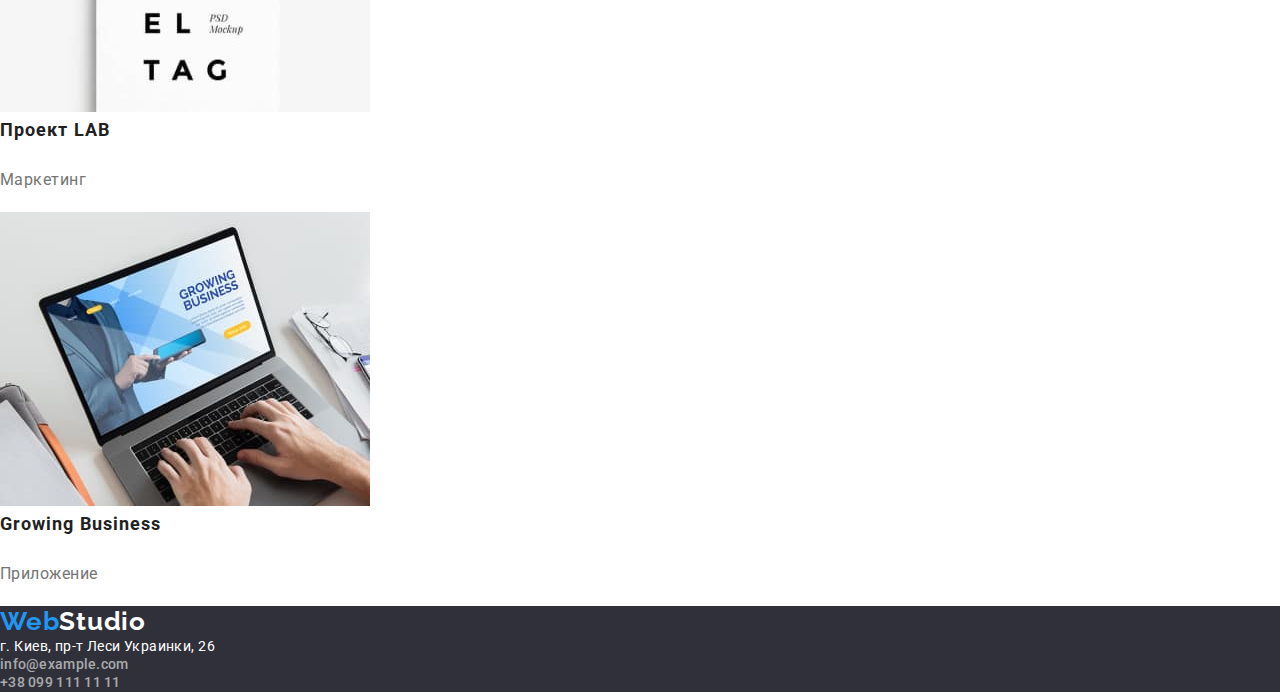
==== commit ce6a7bbe: "ДЗ_3_Ч1" ====
--- a/portfolio.html
+++ b/portfolio.html
@@ -1,9 +1,9 @@
 <!DOCTYPE html>
 <html lang="en">
-<head>
-    <meta charset="UTF-8">
-    <meta http-equiv="X-UA-Compatible" content="IE=edge">
-    <meta name="viewport" content="width=device-width, initial-scale=1.0">
+  <head>
+    <meta charset="UTF-8" />
+    <meta http-equiv="X-UA-Compatible" content="IE=edge" />
+    <meta name="viewport" content="width=device-width, initial-scale=1.0" />
     <title>Portfolio</title>
     <link rel="preconnect" href="https://fonts.googleapis.com" />
     <link rel="preconnect" href="https://fonts.gstatic.com" crossorigin />
@@ -11,175 +11,163 @@
       href="https://fonts.googleapis.com/css2?family=Raleway:wght@700&family=Roboto:wght@400;500;700&display=swap"
       rel="stylesheet"
     />
+    <link
+      rel="stylesheet"
+      href="https://cdn.jsdelivr.net/npm/modern-normalize@1.1.0/modern-normalize.min.css"
+    />
     <link rel="stylesheet" href="./css/styles.css" />
-</head>
-<body>
+  </head>
+  <body>
     <header class="main-header">
-        <nav class="header-nav">
-          <a class="logo-link" href="./index.html" lang="en">
-            <span class="first-part-logo">Web</span>Studio
-          </a>
-          <ul class="nav-list list">
-            <li class="menu-item">
-              <a class="menu-link link" href="">Студия</a>
-            </li>
-            <li class="menu-item">
-              <a class="menu-link link" href="">Портфолио</a>
-            </li>
-            <li class="menu-item">
-              <a class="menu-link link" href="">Контакты</a>
-            </li>
-          </ul>
-        </nav>
-        <ul class="contact-list list">
-            <li class="contact-list">
-                <a class="contact-link link" href="mailto:info@devstudio.com"
-                  >info@devstudio.com</a
-                >
-              </li>
-              <li class="contact-list">
-                <a class="contact-link link" href="tel:+380961111111"
-                  >+38 096 111 11 11</a
-                >
-              </li>
-        </ul>
-      </header>
-      <main>
-<section class="btn">
-    <h2 hidden>секция кнопок</h2>
-    <ul class="btn-list list">
-        <li>
-            <button class="btn-link-portfolio link" type="button">Все</button>
-        </li>
-        <li>
-            <button class="btn-link-portfolio link" type="button">Веб-сайты</button>
-        </li>
-        <li>
-            <button class="btn-link-portfolio link" type="button">Приложения</button>
-        </li>
-        <li>
-            <button class="btn-link-portfolio link" type="button">Дизайн</button>
-        </li>
-        <li>
-            <button class="btn-link-portfolio link" type="button">Маркетинг</button>
-        </li>
-    </ul>
-</section>
-<section class="projects">
-    <ul class="proj-list list">
-   <li class="proj-item">
-        <img class="proj-img" src="./images/proj-1.jpg" alt="ноутбук">
-            <h3 class="proj-name">
-                Технокряк  
-            </h3>
-            <p class="proj-desc">
-            Веб-сайт
-        </p>
-   </li>
-   <li class="proj-item">
-        <img class="proj-img" src="./images/proj-2.jpg" alt="игра в баскетбол">
-            <h3 class="proj-name">
-                Постер New Orlean vs Golden Star
-            </h3>
-            <p class="proj-desc">
-                Дизайн
-            </p>
-   </li>
-   <li class="proj-item">
-        <img class="proj-img" src="./images/proj-3.jpg" alt="лого ресторана">
-            <h3 class="proj-name">
-                Ресторан Seafood 
-            </h3>
-            <p class="proj-desc">
-                Приложение
-            </p>
-   </li>
-   <li class="proj-item">
-        <img class="proj-img" src="./images/proj-4.jpg" alt="наушники">
-            <h3 class="proj-name">
-                Проект Prime
-            </h3>
-            <p class="proj-desc">
-                Маркетинг
-            </p>
-   </li>
-   <li class="proj-item">
-    
-        <img class="proj-img" src="./images/proj-5.jpg" alt="коробки">
-            <h3 class="proj-name">
-                Проект Boxes
-            </h3>
-            <p class="proj-desc">
-                Приложение
-            </p>
-   </li>
-   <li class="proj-item">
-        <img class="proj-img" src="./images/proj-6.jpg" alt="компьютер">
-            <h3 class="proj-name">
-                Inspiration has no Borders
-            </h3>
-            <p class="proj-desc">
-                Веб-сайт
-            </p>
-   </li>
-   <li class="proj-item">
-        <img class="proj-img" src="./images/proj-7.jpg" alt="журнал">
-            <h3 class="proj-name">
-                Издание Limited Edition
-            </h3>
-            <p class="proj-desc">
-                Дизайн
-            </p>
-   </li>
-   <li class="proj-item">
-        <img class="proj-img" src="./images/proj-8.jpg" alt="медальен">
-            <h3 class="proj-name">
-                Проект LAB  
-            </h3>
-            <p class="proj-desc">
-                Маркетинг
-            </p>
-   </li>
-   <li class="proj-item">
-        <img class="proj-img" src="./images/proj-9.jpg" alt="работа за ноутбуком">
-            <h3 class="proj-name">
-                Growing Business 
-            </h3>
-            <p class="proj-desc">
-                Приложение
-            </p>
-   </li>
-    </ul>
-</section>
-
-      </main>
-      <footer class="main-footer">
-        <a class="footer-logo logo-link" href="./index.html" lang="en">
+      <nav class="header-nav">
+        <a class="logo-link" href="./index.html" lang="en">
           <span class="first-part-logo">Web</span>Studio
         </a>
-        <address>
-          <ul class="list">
-            <li>
-              <a
-                class="address-link link"
-                href="https://goo.gl/maps/X73Tk9Yyqsu1kEGQA"
-                target="_blank"
-                rel="noreferrer noopener"
-                >г. Киев, пр-т Леси Украинки, 26</a
-              >
-            </li>
-            <li>
-              <a class="footer-cotact link" href="mailto:info@example.com"
-                >info@example.com</a
-              >
-            </li>
-            <li>
-              <a class="footer-cotact link" href="tel:+380991111111"
-                >+38 099 111 11 11</a
-              >
-            </li>
-          </ul>
-        </address>
-      </footer>
-</body>
-</html>+        <ul class="nav-list list">
+          <li class="menu-item">
+            <a class="menu-link link" href="./index.html">Студия</a>
+          </li>
+          <li class="menu-item">
+            <a class="menu-link link current" href="./portfolio.html"
+              >Портфолио</a
+            >
+          </li>
+          <li class="menu-item">
+            <a class="menu-link link" href="">Контакты</a>
+          </li>
+        </ul>
+      </nav>
+      <ul class="contact-list list">
+        <li class="contact-list">
+          <a class="contact-link link" href="mailto:info@devstudio.com"
+            >info@devstudio.com</a
+          >
+        </li>
+        <li class="contact-list">
+          <a class="contact-link link" href="tel:+380961111111"
+            >+38 096 111 11 11</a
+          >
+        </li>
+      </ul>
+    </header>
+    <main>
+      <section class="btn">
+        <h2 hidden>секция кнопок</h2>
+        <ul class="btn-list list">
+          <li>
+            <button class="btn-link-portfolio link" type="button">Все</button>
+          </li>
+          <li>
+            <button class="btn-link-portfolio link" type="button">
+              Веб-сайты
+            </button>
+          </li>
+          <li>
+            <button class="btn-link-portfolio link" type="button">
+              Приложения
+            </button>
+          </li>
+          <li>
+            <button class="btn-link-portfolio link" type="button">
+              Дизайн
+            </button>
+          </li>
+          <li>
+            <button class="btn-link-portfolio link" type="button">
+              Маркетинг
+            </button>
+          </li>
+        </ul>
+      </section>
+      <section class="projects">
+        <ul class="proj-list list">
+          <li class="proj-item">
+            <img class="proj-img" src="./images/proj-1.jpg" alt="ноутбук" />
+            <h3 class="proj-name">Технокряк</h3>
+            <p class="proj-desc">Веб-сайт</p>
+          </li>
+          <li class="proj-item">
+            <img
+              class="proj-img"
+              src="./images/proj-2.jpg"
+              alt="игра в баскетбол"
+            />
+            <h3 class="proj-name">Постер New Orlean vs Golden Star</h3>
+            <p class="proj-desc">Дизайн</p>
+          </li>
+          <li class="proj-item">
+            <img
+              class="proj-img"
+              src="./images/proj-3.jpg"
+              alt="лого ресторана"
+            />
+            <h3 class="proj-name">Ресторан Seafood</h3>
+            <p class="proj-desc">Приложение</p>
+          </li>
+          <li class="proj-item">
+            <img class="proj-img" src="./images/proj-4.jpg" alt="наушники" />
+            <h3 class="proj-name">Проект Prime</h3>
+            <p class="proj-desc">Маркетинг</p>
+          </li>
+          <li class="proj-item">
+            <img class="proj-img" src="./images/proj-5.jpg" alt="коробки" />
+            <h3 class="proj-name">Проект Boxes</h3>
+            <p class="proj-desc">Приложение</p>
+          </li>
+          <li class="proj-item">
+            <img class="proj-img" src="./images/proj-6.jpg" alt="компьютер" />
+            <h3 class="proj-name">Inspiration has no Borders</h3>
+            <p class="proj-desc">Веб-сайт</p>
+          </li>
+          <li class="proj-item">
+            <img class="proj-img" src="./images/proj-7.jpg" alt="журнал" />
+            <h3 class="proj-name">Издание Limited Edition</h3>
+            <p class="proj-desc">Дизайн</p>
+          </li>
+          <li class="proj-item">
+            <img class="proj-img" src="./images/proj-8.jpg" alt="медальен" />
+            <h3 class="proj-name">Проект LAB</h3>
+            <p class="proj-desc">Маркетинг</p>
+          </li>
+          <li class="proj-item">
+            <img
+              class="proj-img"
+              src="./images/proj-9.jpg"
+              alt="работа за ноутбуком"
+            />
+            <h3 class="proj-name">Growing Business</h3>
+            <p class="proj-desc">Приложение</p>
+          </li>
+        </ul>
+      </section>
+    </main>
+    <footer class="main-footer">
+      <a class="footer-logo logo-link" href="./index.html" lang="en">
+        <span class="first-part-logo">Web</span>Studio
+      </a>
+      <address>
+        <ul class="list">
+          <li>
+            <a
+              class="address-link link"
+              href="https://goo.gl/maps/X73Tk9Yyqsu1kEGQA"
+              target="_blank"
+              rel="noreferrer noopener"
+              >г. Киев, пр-т Леси Украинки, 26</a
+            >
+          </li>
+          <li>
+            <a class="footer-cotact link" href="mailto:info@example.com"
+              >info@example.com</a
+            >
+          </li>
+          <li>
+            <a class="footer-cotact link" href="tel:+380991111111"
+              >+38 099 111 11 11</a
+            >
+          </li>
+        </ul>
+      </address>
+    </footer>
+  </body>
+</html>
--- a/css/styles.css
+++ b/css/styles.css
@@ -13,14 +13,36 @@
 --accent-second-color: #FFFFFF;
 --primary-background-color: #FFFFFF;
 --secondary-background-color: #2F303A;
---stuff-background-color: #F5F4FA:
-}
-
+--stuff-background-color: #F5F4FA;
+}
+
+h1,h2,h3,h4{
+    margin-top: 0;
+    margin-bottom: 0;
+}
+ul,ol{
+    margin-top: 0;
+    margin-bottom: 0;
+    padding-left: 0;
+}
+img{
+    display: block;
+}
+button{
+    cursor: pointer;
+}
 body{
     background-color: var(--primary-background-color);
     color: var(--primary-text-color);
     font-family: Roboto, sans-serif;
 }
+.container{
+    width: 1200px;
+    margin-left: auto;
+    margin-right: auto;
+    padding-left: 15px;
+    padding-right: 15px;
+}
 
 .list {
     list-style: none;
@@ -28,8 +50,45 @@
 .link {
     text-decoration: none;
 }
+.current{
+    color: var(--accent-color);
+}
+.section{
+    padding-top: 94px;
+    padding-bottom: 94px;
+}
 
 /* HEADER */
+.main-header{
+    padding-top: 24px;
+    padding-bottom: 24px;
+}
+.page-header-container{
+    display: flex;
+    align-items: center;
+}
+.header-nav{
+    display: flex;
+    align-items: center;
+}
+.nav-list{
+    display: flex;
+    align-items: center;
+}
+.contact-list{
+    display: flex;
+    align-items: center;
+    margin-left: auto;
+}
+.mail-link{
+    margin-right: 52px;
+}
+.logo{
+    margin-right: 93px;
+}
+.menu-item:not(:last-child){
+margin-right: 52px;
+}
 .logo-link {
     font-family: 'Raleway', sans-serif;
     font-weight: 700;
@@ -67,10 +126,17 @@
 /* /HEADER */
 /* MAIN */
 .hero {
+    display: flex;
+    padding-top: 200px;
+    padding-bottom: 280px;
     background:var(--secondary-background-color)
 }
 
 .main-title {
+    display: flex;
+    width: 696px;
+    margin-left: auto;
+    margin-right: auto;
     font-weight: 900;
     font-size: 44px;
     line-height: 1.36;
@@ -81,9 +147,14 @@
 }
 
 .order-button {
-    cursor: pointer;
+    display:block;
+    margin-left: auto;
+    margin-right: auto;
+    margin-top: 30px;
+    padding: 10px 32px 10px 32px;
     box-shadow: 0px 4px 4px rgba(0, 0, 0, 0.15);
     border-radius: 4px;
+    border-width: 0;
     font-family:inherit;
     font-weight: 700;
     font-size: 16px;
@@ -92,6 +163,22 @@
     background-color: var(--accent-color);
     color: var(--accent-second-color);
 }
+.hidden-title{
+    position: absolute;
+        width: 1px;
+        height: 1px;
+        margin: -1px;
+        border: 0;
+        padding: 0;
+        white-space: nowrap;
+        clip-path: inset(100%);
+        clip: rect(0 0 0 0);
+        overflow: hidden;
+}
+.adv-div{
+    display: inline-flex;
+    
+}
 .adv-item{
         font-weight: 700;
         font-size: 14px;
@@ -106,6 +193,12 @@
         letter-spacing: 0.03em;
         color: var(--primary-text-color)
 }
+.title{
+    margin-bottom: 50px;
+}
+.list-advant{
+    display: flex;
+}
 .our-work-title{
         font-weight: 700;
         font-size: 36px;
@@ -113,12 +206,36 @@
         letter-spacing: 0.03em;
         color: var(--secondary-text-color);
 }
+.team{
+    background-color:var(--stuff-background-color)
+}
+.team-employees-list{
+    background-color: var(--accent-second-color);  
+        box-shadow: 0px 1px 3px rgba(0, 0, 0, 0.12), 0px 1px 1px rgba(0, 0, 0, 0.14), 0px 2px 1px rgba(0, 0, 0, 0.2);
+        border-radius: 0px 0px 4px 4px;
+}
+.team-list{
+    display: flex;
+    flex-wrap: wrap;
+    gap: 30px;
+}
 .team-title{
         font-weight: 700;
         font-size: 36px;
         line-height: 1.16;
         letter-spacing: 0.03em;
+        text-align: center;
         color: var(--secondary-text-color);
+}
+.img-team-employees{
+    flex-basis: calc(100%-60px/3);
+}
+.team-card-content-wraped{
+    padding-top: 30px;
+    text-align: center;
+}
+.team-names-employees{
+    margin-bottom: 10px;
 }
 .team-names-employees{
         font-weight: 500;
@@ -194,8 +311,6 @@
 color: var(--secondary-text-color);
 }
 .proj-desc{
-font-weight: 400;
-font-size: 16px;
 line-height: 2;
 letter-spacing: 0.03em;
 }
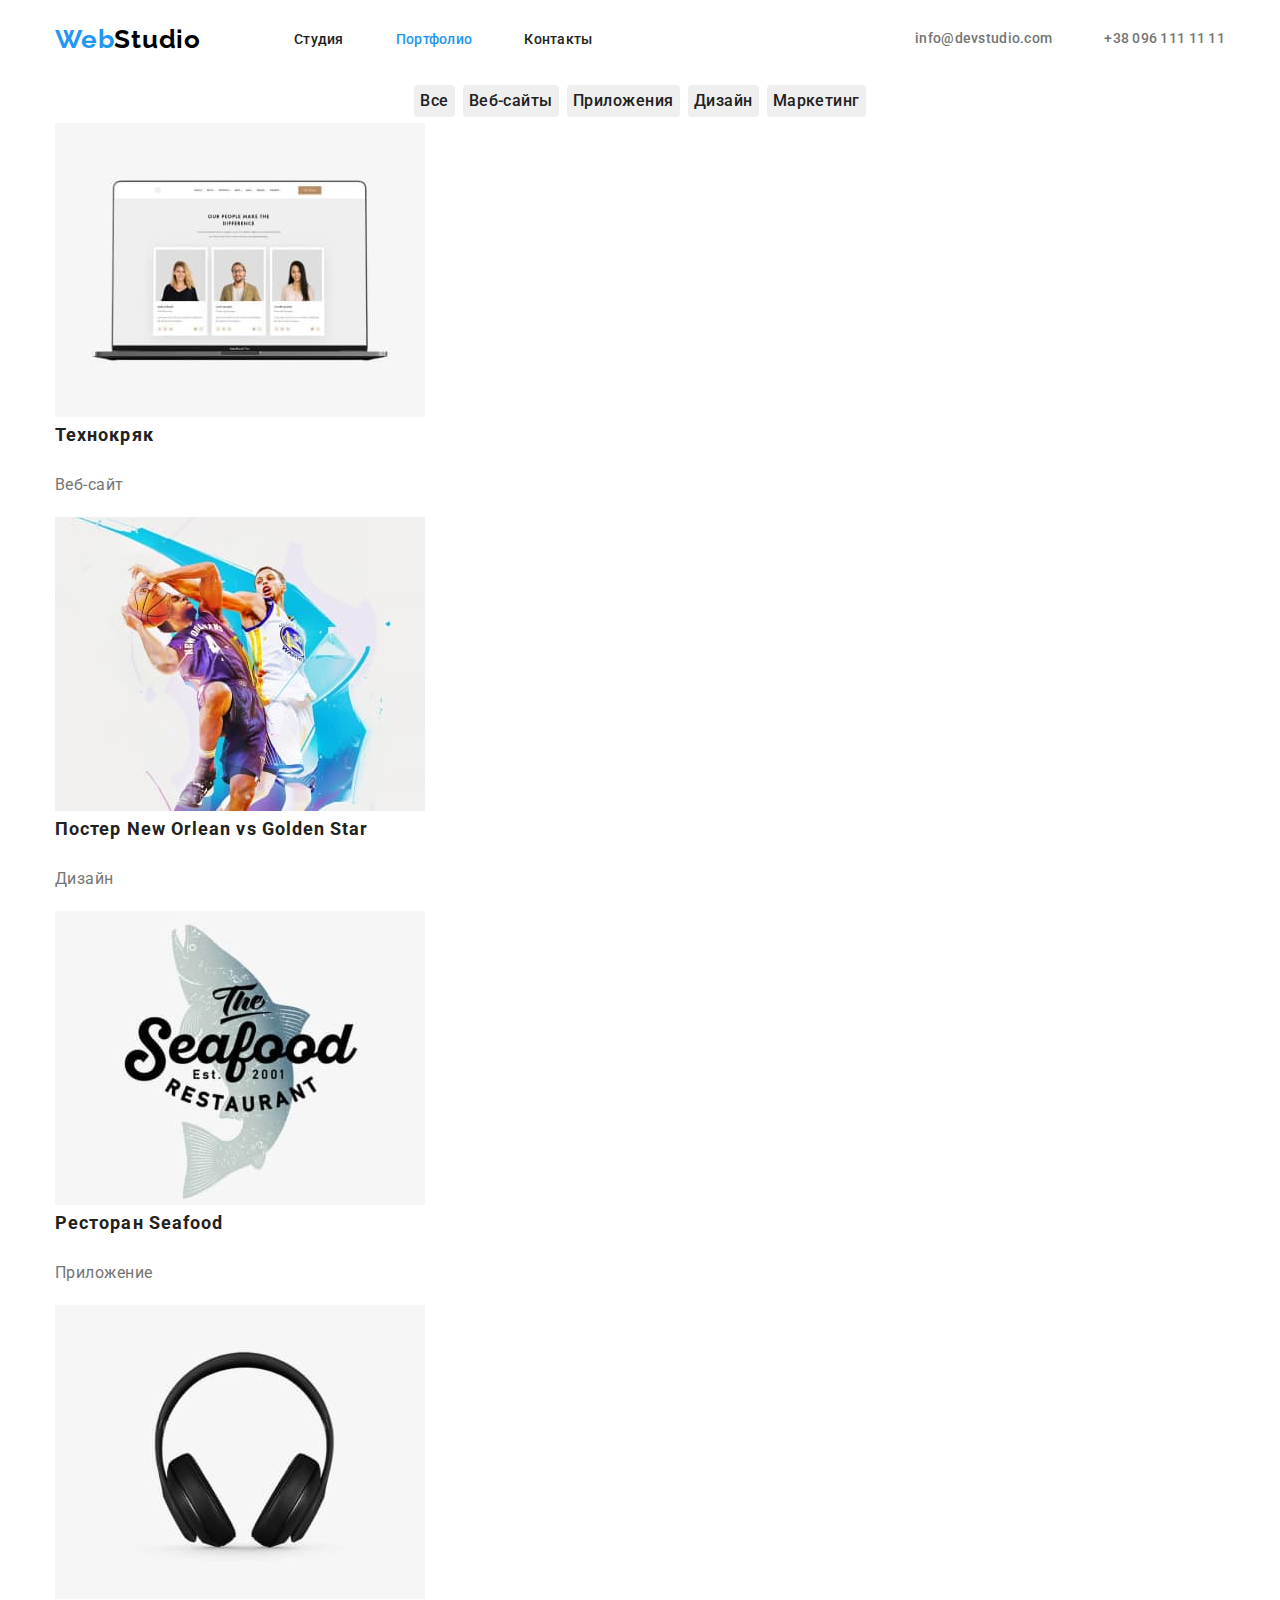
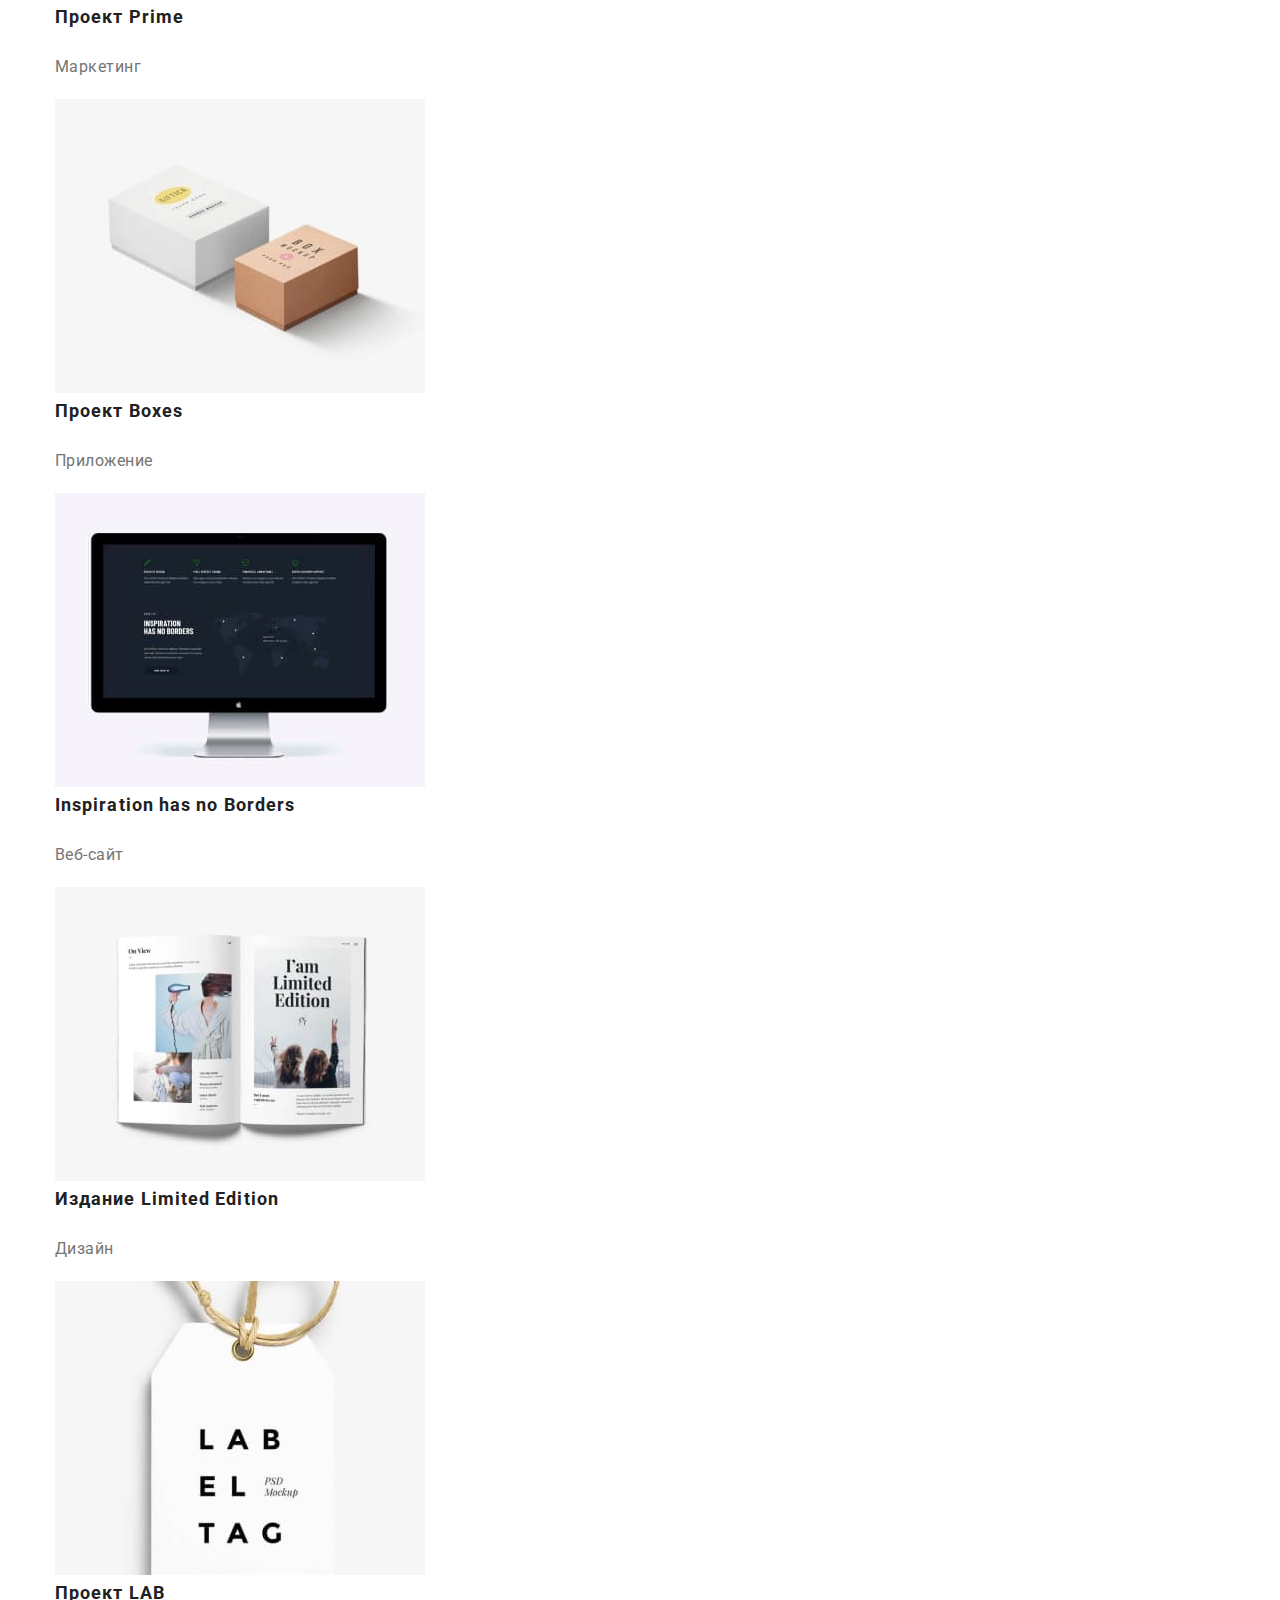
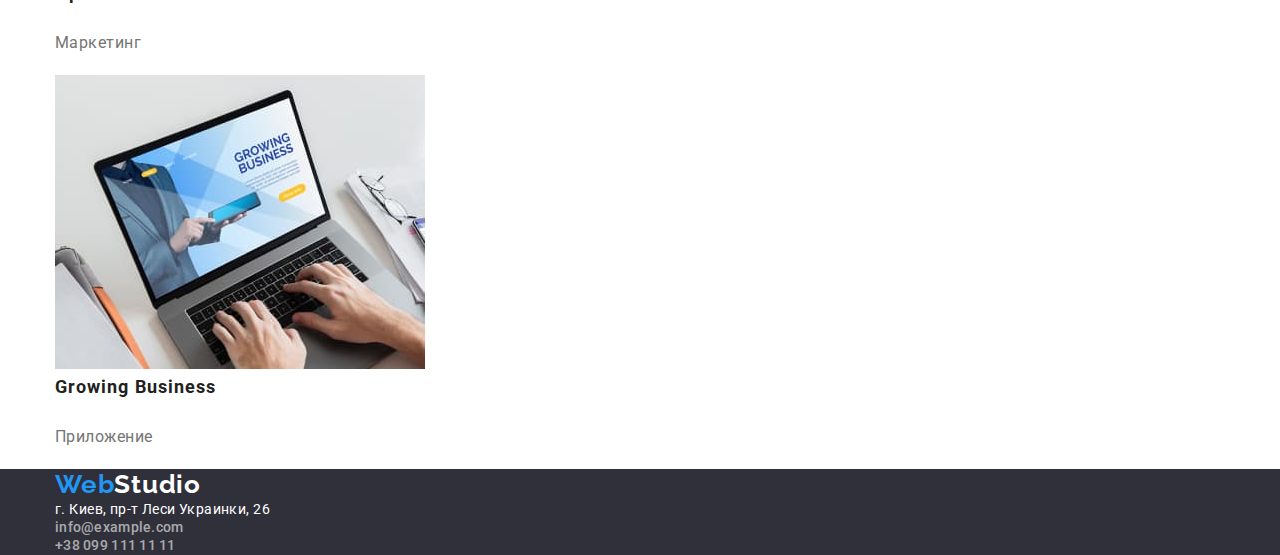
==== commit 07362628: "Дз3_недороблено" ====
--- a/portfolio.html
+++ b/portfolio.html
@@ -19,155 +19,165 @@
   </head>
   <body>
     <header class="main-header">
-      <nav class="header-nav">
-        <a class="logo-link" href="./index.html" lang="en">
-          <span class="first-part-logo">Web</span>Studio
-        </a>
-        <ul class="nav-list list">
-          <li class="menu-item">
-            <a class="menu-link link" href="./index.html">Студия</a>
-          </li>
-          <li class="menu-item">
-            <a class="menu-link link current" href="./portfolio.html"
-              >Портфолио</a
+      <div class="container page-header-container">
+        <nav class="header-nav">
+          <a class="logo logo-link" href="./index.html" lang="en">
+            <span class="first-part-logo">Web</span>Studio
+          </a>
+          <ul class="nav-list list">
+            <li class="menu-item">
+              <a class="menu-link link" href="./index.html">Студия</a>
+            </li>
+            <li class="menu-item">
+              <a class="menu-link link current" href="./portfolio.html"
+                >Портфолио</a
+              >
+            </li>
+            <li class="menu-item">
+              <a class="menu-link link" href="">Контакты</a>
+            </li>
+          </ul>
+        </nav>
+        <ul class="contact-list list">
+          <li class="contact-list">
+            <a
+              class="contact-link mail-link link"
+              href="mailto:info@devstudio.com"
+              >info@devstudio.com</a
             >
           </li>
-          <li class="menu-item">
-            <a class="menu-link link" href="">Контакты</a>
-          </li>
-        </ul>
-      </nav>
-      <ul class="contact-list list">
-        <li class="contact-list">
-          <a class="contact-link link" href="mailto:info@devstudio.com"
-            >info@devstudio.com</a
-          >
-        </li>
-        <li class="contact-list">
-          <a class="contact-link link" href="tel:+380961111111"
-            >+38 096 111 11 11</a
-          >
-        </li>
-      </ul>
-    </header>
-    <main>
-      <section class="btn">
-        <h2 hidden>секция кнопок</h2>
-        <ul class="btn-list list">
-          <li>
-            <button class="btn-link-portfolio link" type="button">Все</button>
-          </li>
-          <li>
-            <button class="btn-link-portfolio link" type="button">
-              Веб-сайты
-            </button>
-          </li>
-          <li>
-            <button class="btn-link-portfolio link" type="button">
-              Приложения
-            </button>
-          </li>
-          <li>
-            <button class="btn-link-portfolio link" type="button">
-              Дизайн
-            </button>
-          </li>
-          <li>
-            <button class="btn-link-portfolio link" type="button">
-              Маркетинг
-            </button>
-          </li>
-        </ul>
-      </section>
-      <section class="projects">
-        <ul class="proj-list list">
-          <li class="proj-item">
-            <img class="proj-img" src="./images/proj-1.jpg" alt="ноутбук" />
-            <h3 class="proj-name">Технокряк</h3>
-            <p class="proj-desc">Веб-сайт</p>
-          </li>
-          <li class="proj-item">
-            <img
-              class="proj-img"
-              src="./images/proj-2.jpg"
-              alt="игра в баскетбол"
-            />
-            <h3 class="proj-name">Постер New Orlean vs Golden Star</h3>
-            <p class="proj-desc">Дизайн</p>
-          </li>
-          <li class="proj-item">
-            <img
-              class="proj-img"
-              src="./images/proj-3.jpg"
-              alt="лого ресторана"
-            />
-            <h3 class="proj-name">Ресторан Seafood</h3>
-            <p class="proj-desc">Приложение</p>
-          </li>
-          <li class="proj-item">
-            <img class="proj-img" src="./images/proj-4.jpg" alt="наушники" />
-            <h3 class="proj-name">Проект Prime</h3>
-            <p class="proj-desc">Маркетинг</p>
-          </li>
-          <li class="proj-item">
-            <img class="proj-img" src="./images/proj-5.jpg" alt="коробки" />
-            <h3 class="proj-name">Проект Boxes</h3>
-            <p class="proj-desc">Приложение</p>
-          </li>
-          <li class="proj-item">
-            <img class="proj-img" src="./images/proj-6.jpg" alt="компьютер" />
-            <h3 class="proj-name">Inspiration has no Borders</h3>
-            <p class="proj-desc">Веб-сайт</p>
-          </li>
-          <li class="proj-item">
-            <img class="proj-img" src="./images/proj-7.jpg" alt="журнал" />
-            <h3 class="proj-name">Издание Limited Edition</h3>
-            <p class="proj-desc">Дизайн</p>
-          </li>
-          <li class="proj-item">
-            <img class="proj-img" src="./images/proj-8.jpg" alt="медальен" />
-            <h3 class="proj-name">Проект LAB</h3>
-            <p class="proj-desc">Маркетинг</p>
-          </li>
-          <li class="proj-item">
-            <img
-              class="proj-img"
-              src="./images/proj-9.jpg"
-              alt="работа за ноутбуком"
-            />
-            <h3 class="proj-name">Growing Business</h3>
-            <p class="proj-desc">Приложение</p>
-          </li>
-        </ul>
-      </section>
-    </main>
-    <footer class="main-footer">
-      <a class="footer-logo logo-link" href="./index.html" lang="en">
-        <span class="first-part-logo">Web</span>Studio
-      </a>
-      <address>
-        <ul class="list">
-          <li>
-            <a
-              class="address-link link"
-              href="https://goo.gl/maps/X73Tk9Yyqsu1kEGQA"
-              target="_blank"
-              rel="noreferrer noopener"
-              >г. Киев, пр-т Леси Украинки, 26</a
-            >
-          </li>
-          <li>
-            <a class="footer-cotact link" href="mailto:info@example.com"
-              >info@example.com</a
-            >
-          </li>
-          <li>
-            <a class="footer-cotact link" href="tel:+380991111111"
-              >+38 099 111 11 11</a
+          <li class="contact-list">
+            <a class="contact-link link" href="tel:+380961111111"
+              >+38 096 111 11 11</a
             >
           </li>
         </ul>
-      </address>
+      </div>
+    </header>
+    <main>
+      <div class="container">
+        <section class="btn">
+          <h2 class="hidden-title">секция кнопок</h2>
+          <ul class="btn-list list">
+            <li>
+              <button class="btn-link-portfolio link" type="button">Все</button>
+            </li>
+            <li>
+              <button class="btn-link-portfolio link" type="button">
+                Веб-сайты
+              </button>
+            </li>
+            <li>
+              <button class="btn-link-portfolio link" type="button">
+                Приложения
+              </button>
+            </li>
+            <li>
+              <button class="btn-link-portfolio link" type="button">
+                Дизайн
+              </button>
+            </li>
+            <li>
+              <button class="btn-link-portfolio link" type="button">
+                Маркетинг
+              </button>
+            </li>
+          </ul>
+        </section>
+      </div>
+      <div class="container">
+        <section class="projects">
+          <ul class="proj-list list">
+            <li class="proj-item">
+              <img class="proj-img" src="./images/proj-1.jpg" alt="ноутбук" />
+              <h3 class="proj-name">Технокряк</h3>
+              <p class="proj-desc">Веб-сайт</p>
+            </li>
+            <li class="proj-item">
+              <img
+                class="proj-img"
+                src="./images/proj-2.jpg"
+                alt="игра в баскетбол"
+              />
+              <h3 class="proj-name">Постер New Orlean vs Golden Star</h3>
+              <p class="proj-desc">Дизайн</p>
+            </li>
+            <li class="proj-item">
+              <img
+                class="proj-img"
+                src="./images/proj-3.jpg"
+                alt="лого ресторана"
+              />
+              <h3 class="proj-name">Ресторан Seafood</h3>
+              <p class="proj-desc">Приложение</p>
+            </li>
+            <li class="proj-item">
+              <img class="proj-img" src="./images/proj-4.jpg" alt="наушники" />
+              <h3 class="proj-name">Проект Prime</h3>
+              <p class="proj-desc">Маркетинг</p>
+            </li>
+            <li class="proj-item">
+              <img class="proj-img" src="./images/proj-5.jpg" alt="коробки" />
+              <h3 class="proj-name">Проект Boxes</h3>
+              <p class="proj-desc">Приложение</p>
+            </li>
+            <li class="proj-item">
+              <img class="proj-img" src="./images/proj-6.jpg" alt="компьютер" />
+              <h3 class="proj-name">Inspiration has no Borders</h3>
+              <p class="proj-desc">Веб-сайт</p>
+            </li>
+            <li class="proj-item">
+              <img class="proj-img" src="./images/proj-7.jpg" alt="журнал" />
+              <h3 class="proj-name">Издание Limited Edition</h3>
+              <p class="proj-desc">Дизайн</p>
+            </li>
+            <li class="proj-item">
+              <img class="proj-img" src="./images/proj-8.jpg" alt="медальен" />
+              <h3 class="proj-name">Проект LAB</h3>
+              <p class="proj-desc">Маркетинг</p>
+            </li>
+            <li class="proj-item">
+              <img
+                class="proj-img"
+                src="./images/proj-9.jpg"
+                alt="работа за ноутбуком"
+              />
+              <h3 class="proj-name">Growing Business</h3>
+              <p class="proj-desc">Приложение</p>
+            </li>
+          </ul>
+        </section>
+      </div>
+    </main>
+    <footer class="main-footer">
+      <div class="container">
+        <a class="footer-logo logo-link" href="./index.html" lang="en">
+          <span class="first-part-logo">Web</span>Studio
+        </a>
+        <address>
+          <ul class="list">
+            <li>
+              <a
+                class="address-link link"
+                href="https://goo.gl/maps/X73Tk9Yyqsu1kEGQA"
+                target="_blank"
+                rel="noreferrer noopener"
+                >г. Киев, пр-т Леси Украинки, 26</a
+              >
+            </li>
+            <li>
+              <a class="footer-cotact link" href="mailto:info@example.com"
+                >info@example.com</a
+              >
+            </li>
+            <li>
+              <a class="footer-cotact link" href="tel:+380991111111"
+                >+38 099 111 11 11</a
+              >
+            </li>
+          </ul>
+        </address>
+      </div>
     </footer>
   </body>
 </html>
--- a/css/styles.css
+++ b/css/styles.css
@@ -36,6 +36,7 @@
     color: var(--primary-text-color);
     font-family: Roboto, sans-serif;
 }
+
 .container{
     width: 1200px;
     margin-left: auto;
@@ -50,7 +51,7 @@
 .link {
     text-decoration: none;
 }
-.current{
+.menu-link.current{
     color: var(--accent-color);
 }
 .section{
@@ -126,7 +127,7 @@
 /* /HEADER */
 /* MAIN */
 .hero {
-    display: flex;
+    min-height: 600px;
     padding-top: 200px;
     padding-bottom: 280px;
     background:var(--secondary-background-color)
@@ -175,10 +176,7 @@
         clip: rect(0 0 0 0);
         overflow: hidden;
 }
-.adv-div{
-    display: inline-flex;
-    
-}
+
 .adv-item{
         font-weight: 700;
         font-size: 14px;
@@ -196,10 +194,22 @@
 .title{
     margin-bottom: 50px;
 }
+
 .list-advant{
     display: flex;
+    
+}
+.advantage-list{
+    flex-basis: calc(100%-90px/4);
+}
+.list-work{
+    display: flex;
+    flex-wrap: wrap;
+    gap: 30px;
 }
 .our-work-title{
+    display: flex;
+    justify-content: center;
         font-weight: 700;
         font-size: 36px;
         line-height: 1.16;
@@ -285,8 +295,16 @@
     text-align: center;
     letter-spacing: 0.03em;
     border-radius: 4px;
-    background-color: var(--stuff-background-color);
+    border: 0px;
     color: var(--secondary-text-color);
+    
+}
+.btn-list{
+    display: flex;
+    padding: 6px 22px 6px 22px;
+    justify-content: center;
+    flex-wrap: wrap;
+    gap: 8px;
     
 }
 .btn-link-portfolio:hover,
